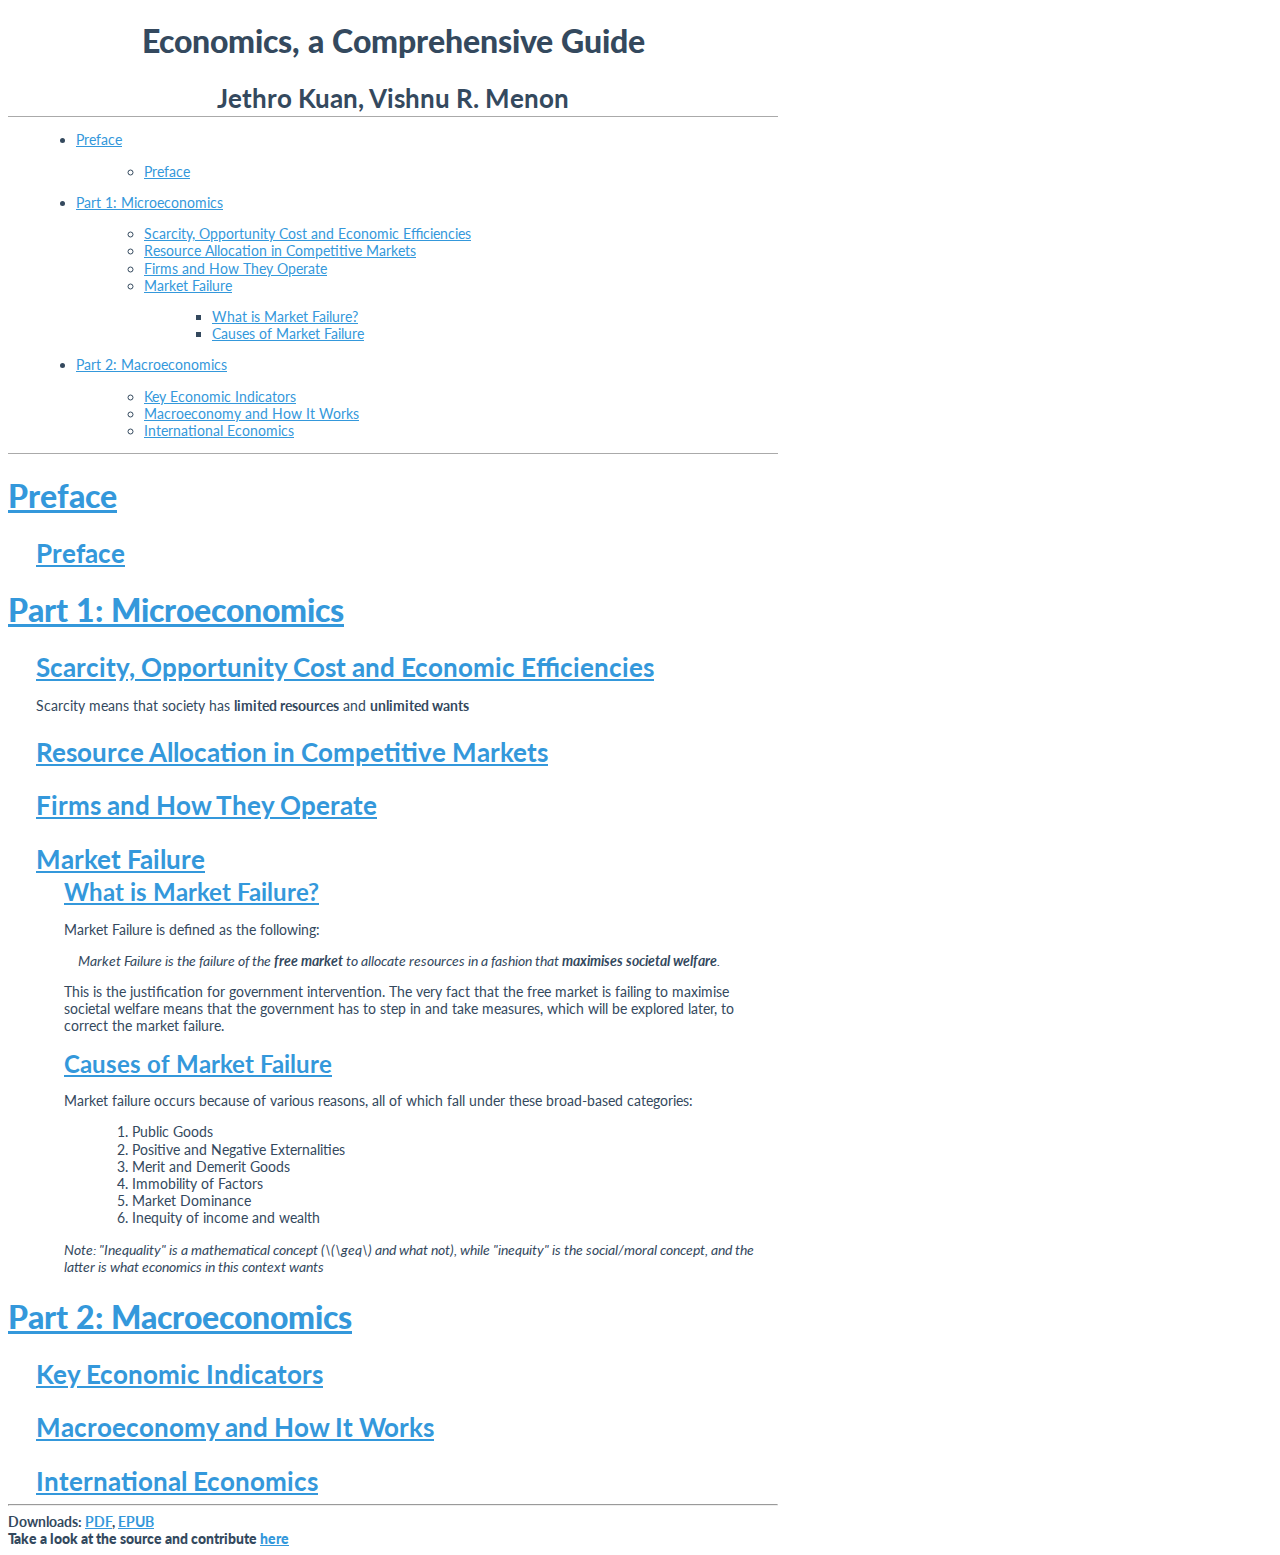
==== output/html/index.html @ 31be674b "updated README" ====
<!DOCTYPE html>
<html>
<head>
  <meta charset="utf-8">
  <meta name="generator" content="pandoc">
  <meta name="author" content="Jethro Kuan, Vishnu R. Menon">
  <title>Economics, a Comprehensive Guide</title>
  <style type="text/css">code{white-space: pre;}</style>
  <!--[if lt IE 9]>
    <script src="http://html5shim.googlecode.com/svn/trunk/html5.js"></script>
  <![endif]-->
  <link rel="stylesheet" href="css/layout.css">
  <script src="http://cdn.mathjax.org/mathjax/latest/MathJax.js?config=TeX-AMS-MML_HTMLorMML" type="text/javascript"></script>
</head>
<body>
<header>
<h1 class="title">Economics, a Comprehensive Guide</h1>
<h2 class="author">Jethro Kuan, Vishnu R. Menon</h2>
</header>
<nav id="TOC">
<ul>
<li><a href="#preface">Preface</a><ul>
<li><a href="#preface-1">Preface</a></li>
</ul></li>
<li><a href="#part-1-microeconomics">Part 1: Microeconomics</a><ul>
<li><a href="#scarcity-opportunity-cost-and-economic-efficiencies">Scarcity, Opportunity Cost and Economic Efficiencies</a></li>
<li><a href="#resource-allocation-in-competitive-markets">Resource Allocation in Competitive Markets</a></li>
<li><a href="#firms-and-how-they-operate">Firms and How They Operate</a></li>
<li><a href="#market-failure">Market Failure</a><ul>
<li><a href="#what-is-market-failure">What is Market Failure?</a></li>
<li><a href="#causes-of-market-failure">Causes of Market Failure</a></li>
</ul></li>
</ul></li>
<li><a href="#part-2-macroeconomics">Part 2: Macroeconomics</a><ul>
<li><a href="#key-economic-indicators">Key Economic Indicators</a></li>
<li><a href="#macroeconomy-and-how-it-works">Macroeconomy and How It Works</a></li>
<li><a href="#international-economics">International Economics</a></li>
</ul></li>
</ul>
</nav>
<p></p>
<section id="preface" class="level1">
<h1><a href="#preface">Preface</a></h1>
<section id="preface-1" class="level2">
<h2><a href="#preface-1">Preface</a></h2>
<p></p>
</section>
</section>
<section id="part-1-microeconomics" class="level1">
<h1><a href="#part-1-microeconomics">Part 1: Microeconomics</a></h1>
<section id="scarcity-opportunity-cost-and-economic-efficiencies" class="level2">
<h2><a href="#scarcity-opportunity-cost-and-economic-efficiencies">Scarcity, Opportunity Cost and Economic Efficiencies</a></h2>
<p>Scarcity means that society has <strong>limited resources</strong> and <strong>unlimited wants</strong> </p>
</section>
<section id="resource-allocation-in-competitive-markets" class="level2">
<h2><a href="#resource-allocation-in-competitive-markets">Resource Allocation in Competitive Markets</a></h2>
<p></p>
</section>
<section id="firms-and-how-they-operate" class="level2">
<h2><a href="#firms-and-how-they-operate">Firms and How They Operate</a></h2>
<p></p>
</section>
<section id="market-failure" class="level2">
<h2><a href="#market-failure">Market Failure</a></h2>
<section id="what-is-market-failure" class="level3">
<h3><a href="#what-is-market-failure">What is Market Failure?</a></h3>
<p>Market Failure is defined as the following:</p>
<blockquote>
<p>Market Failure is the failure of the <strong>free market</strong> to allocate resources in a fashion that <strong>maximises societal welfare</strong>.</p>
</blockquote>
<p>This is the justification for government intervention. The very fact that the free market is failing to maximise societal welfare means that the government has to step in and take measures, which will be explored later, to correct the market failure.</p>
</section>
<section id="causes-of-market-failure" class="level3">
<h3><a href="#causes-of-market-failure">Causes of Market Failure</a></h3>
<p>Market failure occurs because of various reasons, all of which fall under these broad-based categories:</p>
<ol type="1">
<li>Public Goods</li>
<li>Positive and Negative Externalities</li>
<li>Merit and Demerit Goods</li>
<li>Immobility of Factors</li>
<li>Market Dominance</li>
<li>Inequity of income and wealth</li>
</ol>
<p><em>Note: &quot;Inequality&quot; is a mathematical concept (<span class="math">\(\geq\)</span> and what not), while &quot;inequity&quot; is the social/moral concept, and the latter is what economics in this context wants</em> </p>
</section>
</section>
</section>
<section id="part-2-macroeconomics" class="level1">
<h1><a href="#part-2-macroeconomics">Part 2: Macroeconomics</a></h1>
<section id="key-economic-indicators" class="level2">
<h2><a href="#key-economic-indicators">Key Economic Indicators</a></h2>
<p></p>
</section>
<section id="macroeconomy-and-how-it-works" class="level2">
<h2><a href="#macroeconomy-and-how-it-works">Macroeconomy and How It Works</a></h2>
<p></p>
</section>
<section id="international-economics" class="level2">
<h2><a href="#international-economics">International Economics</a></h2>
</section>
</section>
<hr />
<strong> Downloads: <a href="https://github.com/jethrokuan/econsguide/blob/master/output/book.pdf?raw=true">PDF</a>, <a href="https://github.com/jethrokuan/econsguide/blob/master/output/book.epub?raw=true">EPUB</a> <br />
<strong> Take a look at the source and contribute <a href="https://github.com/jethrokuan/econsguide/">here</a>
</body>
</html>
---- output/html/css/layout.css ----
@import url("http://fonts.googleapis.com/css?family=Lato:400,700,700italic,900,400italic,300");

body {
  width: 770px;
  color: #34495e;
  font-family: "Lato", sans-serif;
  font-size: 14px;
  line-height: 1.231;
}

a {
  color: #3498DB;
  text-decoration: underline;
  -webkit-transition: 0.25s;
  -moz-transition: 0.25s;
  -o-transition: 0.25s;
  transition: 0.25s;
  -webkit-backface-visibility: hidden;
}

a:hover {
  color: #2980B9;
  text-decoration: none;
}

h1 {
  font-size: 32px;
  font-weight: 900;
}
h2 {
  font-size: 26px;
  font-weight: 700;
  margin-bottom: 2px;
}
h3 {
  font-size: 24px;
  font-weight: 700;
  margin-bottom: 4px;
  margin-top: 2px;
}
h4 {
  font-size: 18px;
  font-weight: 500;
  margin-top: 4px;
}
h5 {
  font-size: 16px;
  font-weight: 500;
  text-transform: uppercase;
}
h6 {
  font-size: 13px;
  font-weight: 500;
  text-transform: uppercase;
}

div#header, header
    {
    border-bottom: 1px solid #aaa;
    margin-bottom: 0.5em;
    }

.title
    {
    text-align: center;
    }

.author, .date
    {
    text-align: center;
    }

div#TOC, nav#TOC
    {
    /* Put border on bottom to separate it from body. */
    border-bottom: 1px solid #aaa;
    margin-bottom: 0.5em;
    }

@media print
    {
    div#TOC, nav#TOC
        {
        /* Don't display TOC in print */
        display: none;
        }
    }

div div, section section /* Nested sections */
    {
    margin-left: 2em; /* This will increasingly indent nested header sections */
    }

blockquote
    { 
    font-style: italic;
    }

/* ol,ul { */
/*     list-style:none; */
/* } */

blockquote,ul,ol,dl {
    margin:1em;
}

ol,ul,dl {
    margin-left:2em;
}

dl dd {
    margin-left:1em;
}

th,td {
    line-height:1.125em;
    text-align:left;
    vertical-align:top;
    border-top:1px solid #DDD;
    border-left:1px solid #DDD;
    padding:.5em;
}

th {
    font-weight:700;
    text-align:center;
    color:#20639b;
}

em > em /* Emphasis within emphasis: *This is all *emphasized* except that* */
    {
    font-style: normal;
    }

@media screen
    {
    a:hover
        {
        /* On hover, we indicate a bit more that it is a link. */
        text-decoration: underline;
        }
    }
 
@media print
    {
    a   {
        /* In print, a colored link is useless, so un-style it. */
        color: black;
        background: transparent;
        }
        
    a[href^="http://"]:after, a[href^="https://"]:after
        {
        /* However, links that go somewhere else, might be useful to the reader,
           so for http and https links, print the URL after what was the link 
           text in parens
        */
        content: " (" attr(href) ") ";
        font-size: 90%;
        }
    }
 
/* ---- Images ---- */
 
img
    {
    /* Let it be inline left/right where it wants to be, but verticality make 
       it in the middle to look nicer, but opinions differ, and if in a multi-line 
       paragraph, it might not be so great. 
    */
    vertical-align: middle;
    }
 
div.figure /* Pandoc figure-style image */
    {
    /* Center the image and caption */
    margin-left: auto;
    margin-right: auto;
    text-align: center;
    font-style: italic;
    }
 
p.caption /* Pandoc figure-style caption within div.figure */
    {
    /* Inherits div.figure props by default */
    }
 
/* ---- Code blocks and spans ---- */
 
pre, code 
    {
    background-color: #fdf7ee;
    /* BEGIN word wrap */
    /* Need all the following to word wrap instead of scroll box */
    /* This will override the overflow:auto if present */
    white-space: pre-wrap; /* css-3 */
    white-space: -moz-pre-wrap !important; /* Mozilla, since 1999 */
    white-space: -pre-wrap; /* Opera 4-6 */
    white-space: -o-pre-wrap; /* Opera 7 */
    word-wrap: break-word; /* Internet Explorer 5.5+ */
    /* END word wrap */
    }
 
pre /* Code blocks */
    {
    /* Distinguish pre blocks from other text by more than the font with a background tint. */
    padding: 0.5em; /* Since we have a background color */
    border-radius: 5px; /* Softens it */
    /* Give it a some definition */
    border: 1px solid #aaa;
    /* Set it off left and right, seems to look a bit nicer when we have a background */
    margin-left:  0.5em;
    margin-right: 0.5em;
    }
 
@media screen
    {
    pre
        {
        /* On screen, use an auto scroll box for long lines, unless word-wrap is enabled */
        white-space: pre;
        overflow: auto;
        /* Dotted looks better on screen and solid seems to print better. */
        border: 1px dotted #777;
        }
    }
 
code /* All inline code spans */
    {
    }
 
p > code, li > code /* Code spans in paragraphs and tight lists */
    {
    /* Pad a little from adjacent text */
    padding-left:  2px;
    padding-right: 2px;
    }
    
li > p code /* Code span in a loose list */
    {
    /* We have room for some more background color above and below */
    padding: 2px;
    }
 
/* ---- Math ---- */
 
span.math /* Pandoc inline math default and --jsmath inline math */
    {
    /* Tried font-style:italic here, and it messed up MathJax rendering in some browsers. Maybe don't mess with at all. */
    }
    
div.math /* Pandoc --jsmath display math */
    {
    }
    
span.LaTeX /* Pandoc --latexmathml math */
    {
    } 
 
eq /* Pandoc --gladtex math */
    {
    } 
 
/* ---- Tables ---- */
 
/*  A clean textbook-like style with horizontal lines above and below and under 
    the header. Rows highlight on hover to help scanning the table on screen.
*/
 
table
    {
    border-collapse: collapse;
    border-spacing: 0; /* IE 6 */
 
    border-bottom: 2pt solid #000;
    border-top: 2pt solid #000; /* The caption on top will not have a bottom-border */
 
    /* Center */
    margin-left: auto;
    margin-right: auto;
    }
    
thead /* Entire table header */
    {
    border-bottom: 1pt solid #000;
    background-color: #eee; /* Does this BG print well? */
    }
 
tr.header /* Each header row */
    {
    } 
 
tbody /* Entire table  body */
    {
    }
 
/* Table body rows */
 
tr  {
    }
tr.odd:hover, tr.even:hover /* Use .odd and .even classes to avoid styling rows in other tables */
    {
    background-color: #eee;
    }
    
/* Odd and even rows */
tr.odd {}
tr.even {}
 
td, th /* Table cells and table header cells */
    { 
    vertical-align: top; /* Word */
    vertical-align: baseline; /* Others */
    padding-left:   0.5em;
    padding-right:  0.5em;
    padding-top:    0.2em;
    padding-bottom: 0.2em;
    }
    
/* Removes padding on left and right of table for a tight look. Good if thead has no background color*/
/*
tr td:last-child, tr th:last-child
    {
    padding-right: 0;
    }
tr td:first-child, tr th:first-child 
    {
    padding-left: 0;
    }
*/
 
th /* Table header cells */
    {
    font-weight: bold; 
    }
 
tfoot /* Table footer (what appears here if caption is on top?) */
    {
    }
 
caption /* This is for a table caption tag, not the p.caption Pandoc uses in a div.figure */
    {
    caption-side: top;
    border: none;
    font-size: 0.9em;
    font-style: italic;
    text-align: center;
    margin-bottom: 0.3em; /* Good for when on top */
    padding-bottom: 0.2em;
    }
 
/* ---- Definition lists ---- */
 
dl /* The whole list */
    {
    border-top: 2pt solid black;
    padding-top: 0.5em;
    border-bottom: 2pt solid black;
    }
 
dt /* Definition term */
    {
    font-weight: bold;
    }
 
dd+dt /* 2nd or greater term in the list */
    {
    border-top: 1pt solid black;
    padding-top: 0.5em;
    }
    
dd /* A definition */
    {
    margin-bottom: 0.5em;
    }
 
dd+dd /* 2nd or greater definition of a term */
    {
    border-top: 1px solid black; /* To separate multiple definitions */
    }
    
/* ---- Footnotes ---- */
 
a.footnote, a.footnoteRef { /* Pandoc, MultiMarkdown footnote links */
    font-size: small; 
    vertical-align: text-top;
}
 
a[href^="#fnref"], a.reversefootnote /* Pandoc, MultiMarkdown, ?? footnote back links */
    {
    }
 
@media print
    {
    a[href^="#fnref"], a.reversefootnote /* Pandoc, MultiMarkdown */
        {
        /* Don't display these at all in print since the arrow is only something to click on */
        display: none;
        }
    }
    
div.footnotes /* Pandoc footnotes div at end of the document */
    {
    }
    
div.footnotes li[id^="fn"] /* A footnote item within that div */
    {
    }
 
/* You can class stuff as "noprint" to not print. 
   Useful since you can't set this media conditional inside an HTML element's 
   style attribute (I think), and you don't want to make another stylesheet that 
   imports this one and adds a class just to do this.
*/
 
@media print
    {
    .noprint
        {
        display:none;
        }
    }
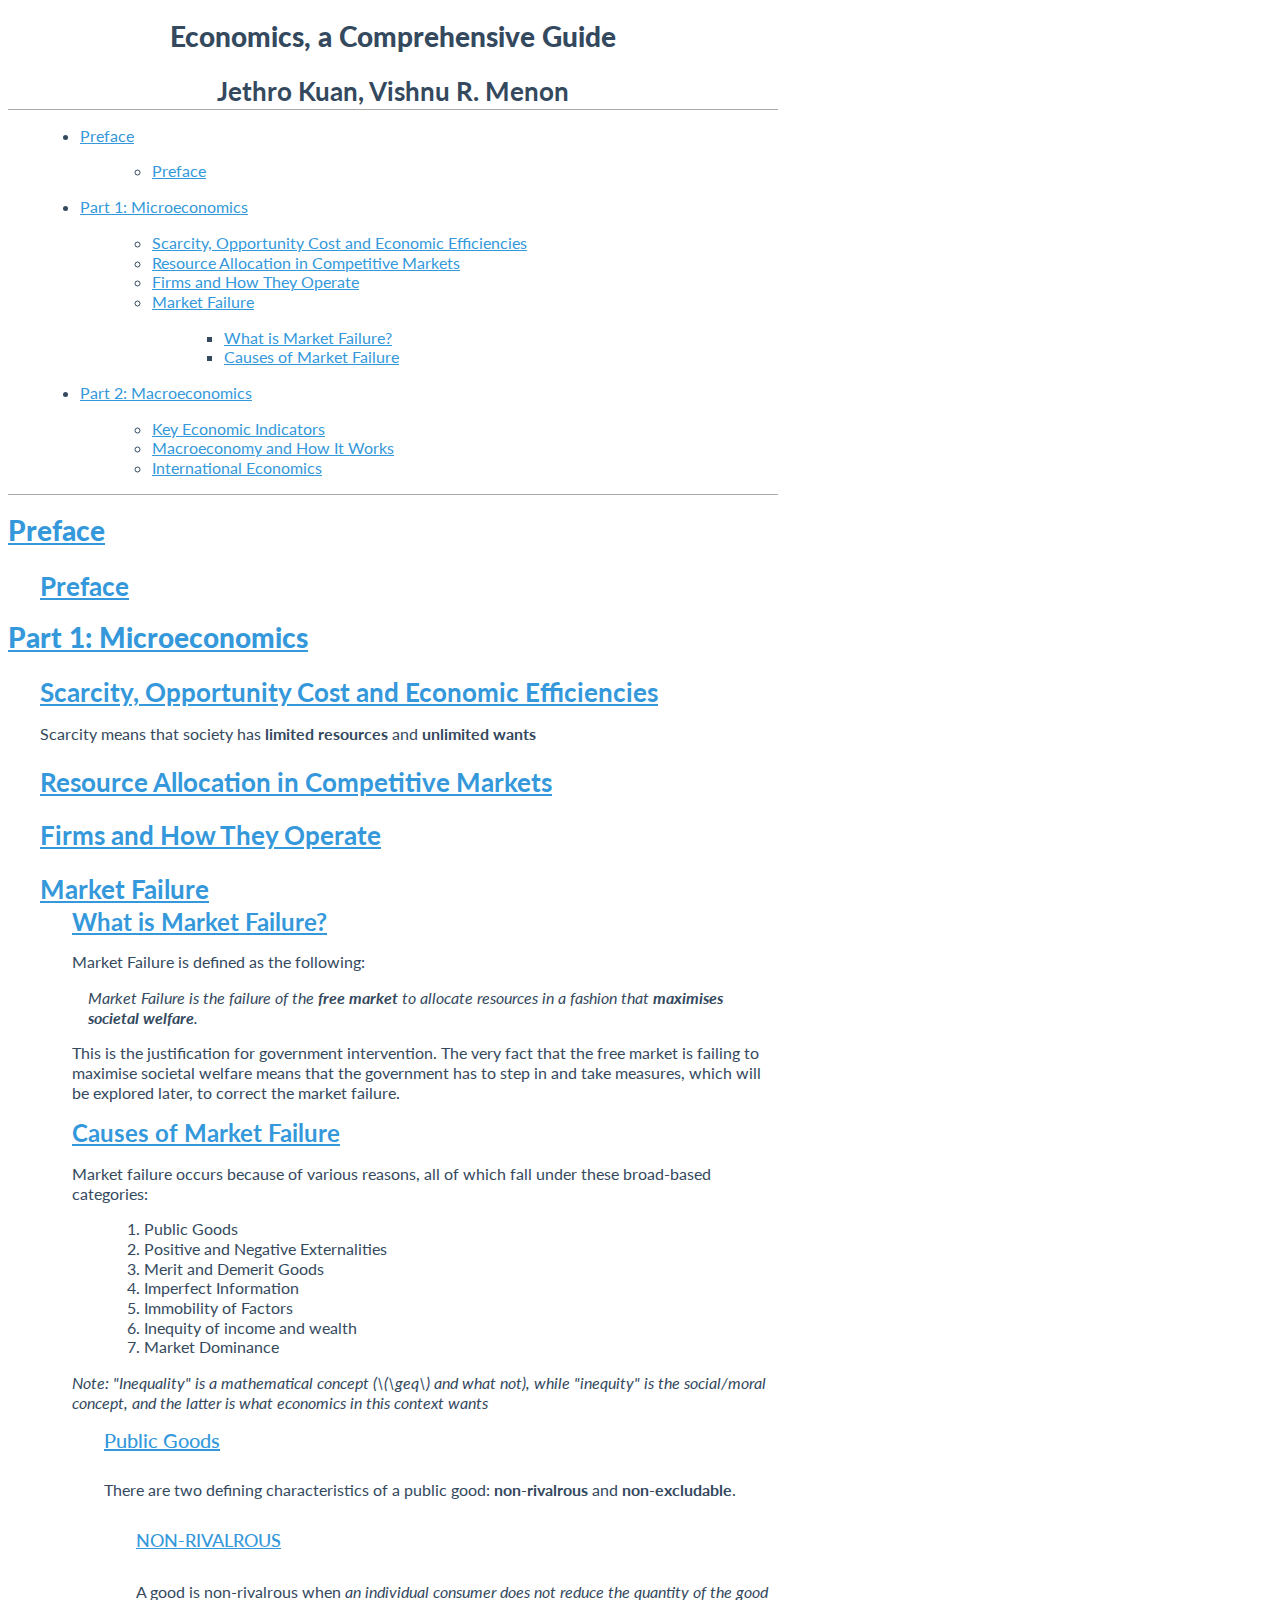
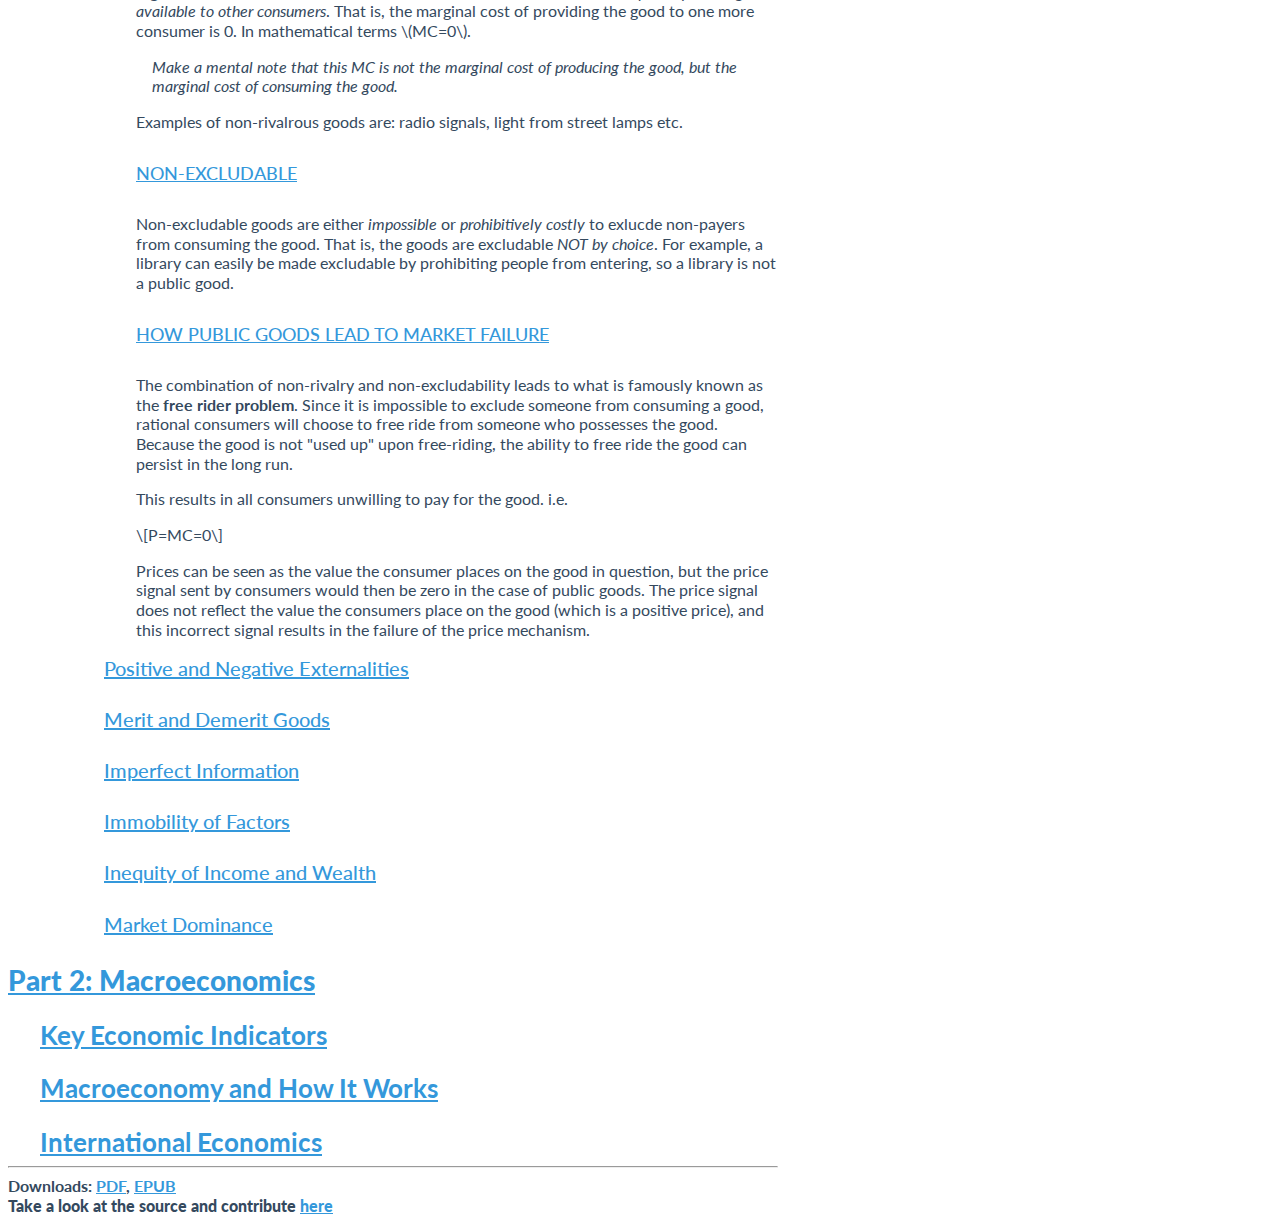
==== commit 4fa5dc30: "updated market failure" ====
--- a/output/html/index.html
+++ b/output/html/index.html
@@ -77,11 +77,54 @@
 <li>Public Goods</li>
 <li>Positive and Negative Externalities</li>
 <li>Merit and Demerit Goods</li>
+<li>Imperfect Information</li>
 <li>Immobility of Factors</li>
+<li>Inequity of income and wealth</li>
 <li>Market Dominance</li>
-<li>Inequity of income and wealth</li>
 </ol>
-<p><em>Note: &quot;Inequality&quot; is a mathematical concept (<span class="math">\(\geq\)</span> and what not), while &quot;inequity&quot; is the social/moral concept, and the latter is what economics in this context wants</em> </p>
+<p><em>Note: &quot;Inequality&quot; is a mathematical concept (<span class="math">\(\geq\)</span> and what not), while &quot;inequity&quot; is the social/moral concept, and the latter is what economics in this context wants</em></p>
+<section id="public-goods" class="level4">
+<h4><a href="#public-goods">Public Goods</a></h4>
+<p>There are two defining characteristics of a public good: <strong>non-rivalrous</strong> and <strong>non-excludable</strong>.</p>
+<section id="non-rivalrous" class="level5">
+<h5><a href="#non-rivalrous">Non-rivalrous</a></h5>
+<p>A good is non-rivalrous when <em>an individual consumer does not reduce the quantity of the good available to other consumers</em>. That is, the marginal cost of providing the good to one more consumer is 0. In mathematical terms <span class="math">\(MC=0\)</span>.</p>
+<blockquote>
+<p>Make a mental note that this MC is not the marginal cost of <em>producing</em> the good, but the marginal cost of <em>consuming</em> the good.</p>
+</blockquote>
+<p>Examples of non-rivalrous goods are: radio signals, light from street lamps etc.</p>
+</section>
+<section id="non-excludable" class="level5">
+<h5><a href="#non-excludable">Non-excludable</a></h5>
+<p>Non-excludable goods are either <em>impossible</em> or <em>prohibitively costly</em> to exlucde non-payers from consuming the good. That is, the goods are excludable <em>NOT by choice</em>. For example, a library can easily be made excludable by prohibiting people from entering, so a library is not a public good.</p>
+</section>
+<section id="how-public-goods-lead-to-market-failure" class="level5">
+<h5><a href="#how-public-goods-lead-to-market-failure">How Public Goods Lead to Market Failure</a></h5>
+<p>The combination of non-rivalry and non-excludability leads to what is famously known as the <strong>free rider problem</strong>. Since it is impossible to exclude someone from consuming a good, rational consumers will choose to free ride from someone who possesses the good. Because the good is not &quot;used up&quot; upon free-riding, the ability to free ride the good can persist in the long run.</p>
+<p>This results in all consumers unwilling to pay for the good. i.e.</p>
+<p><span class="math">\[P=MC=0\]</span></p>
+<p>Prices can be seen as the value the consumer places on the good in question, but the price signal sent by consumers would then be zero in the case of public goods. The price signal does not reflect the value the consumers place on the good (which is a positive price), and this incorrect signal results in the failure of the price mechanism.</p>
+</section>
+</section>
+<section id="positive-and-negative-externalities" class="level4">
+<h4><a href="#positive-and-negative-externalities">Positive and Negative Externalities</a></h4>
+</section>
+<section id="merit-and-demerit-goods" class="level4">
+<h4><a href="#merit-and-demerit-goods">Merit and Demerit Goods</a></h4>
+</section>
+<section id="imperfect-information" class="level4">
+<h4><a href="#imperfect-information">Imperfect Information</a></h4>
+</section>
+<section id="immobility-of-factors" class="level4">
+<h4><a href="#immobility-of-factors">Immobility of Factors</a></h4>
+</section>
+<section id="inequity-of-income-and-wealth" class="level4">
+<h4><a href="#inequity-of-income-and-wealth">Inequity of Income and Wealth</a></h4>
+</section>
+<section id="market-dominance" class="level4">
+<h4><a href="#market-dominance">Market Dominance</a></h4>
+<p></p>
+</section>
 </section>
 </section>
 </section>
--- a/output/html/css/layout.css
+++ b/output/html/css/layout.css
@@ -4,7 +4,7 @@
   width: 770px;
   color: #34495e;
   font-family: "Lato", sans-serif;
-  font-size: 14px;
+  font-size: 16px;
   line-height: 1.231;
 }
 
@@ -24,7 +24,7 @@
 }
 
 h1 {
-  font-size: 32px;
+  font-size: 28px;
   font-weight: 900;
 }
 h2 {
@@ -39,17 +39,17 @@
   margin-top: 2px;
 }
 h4 {
+  font-size: 20px;
+  font-weight: 500;
+  margin-top: 4px;
+}
+h5 {
   font-size: 18px;
   font-weight: 500;
-  margin-top: 4px;
-}
-h5 {
+  text-transform: uppercase;
+}
+h6 {
   font-size: 16px;
-  font-weight: 500;
-  text-transform: uppercase;
-}
-h6 {
-  font-size: 13px;
   font-weight: 500;
   text-transform: uppercase;
 }
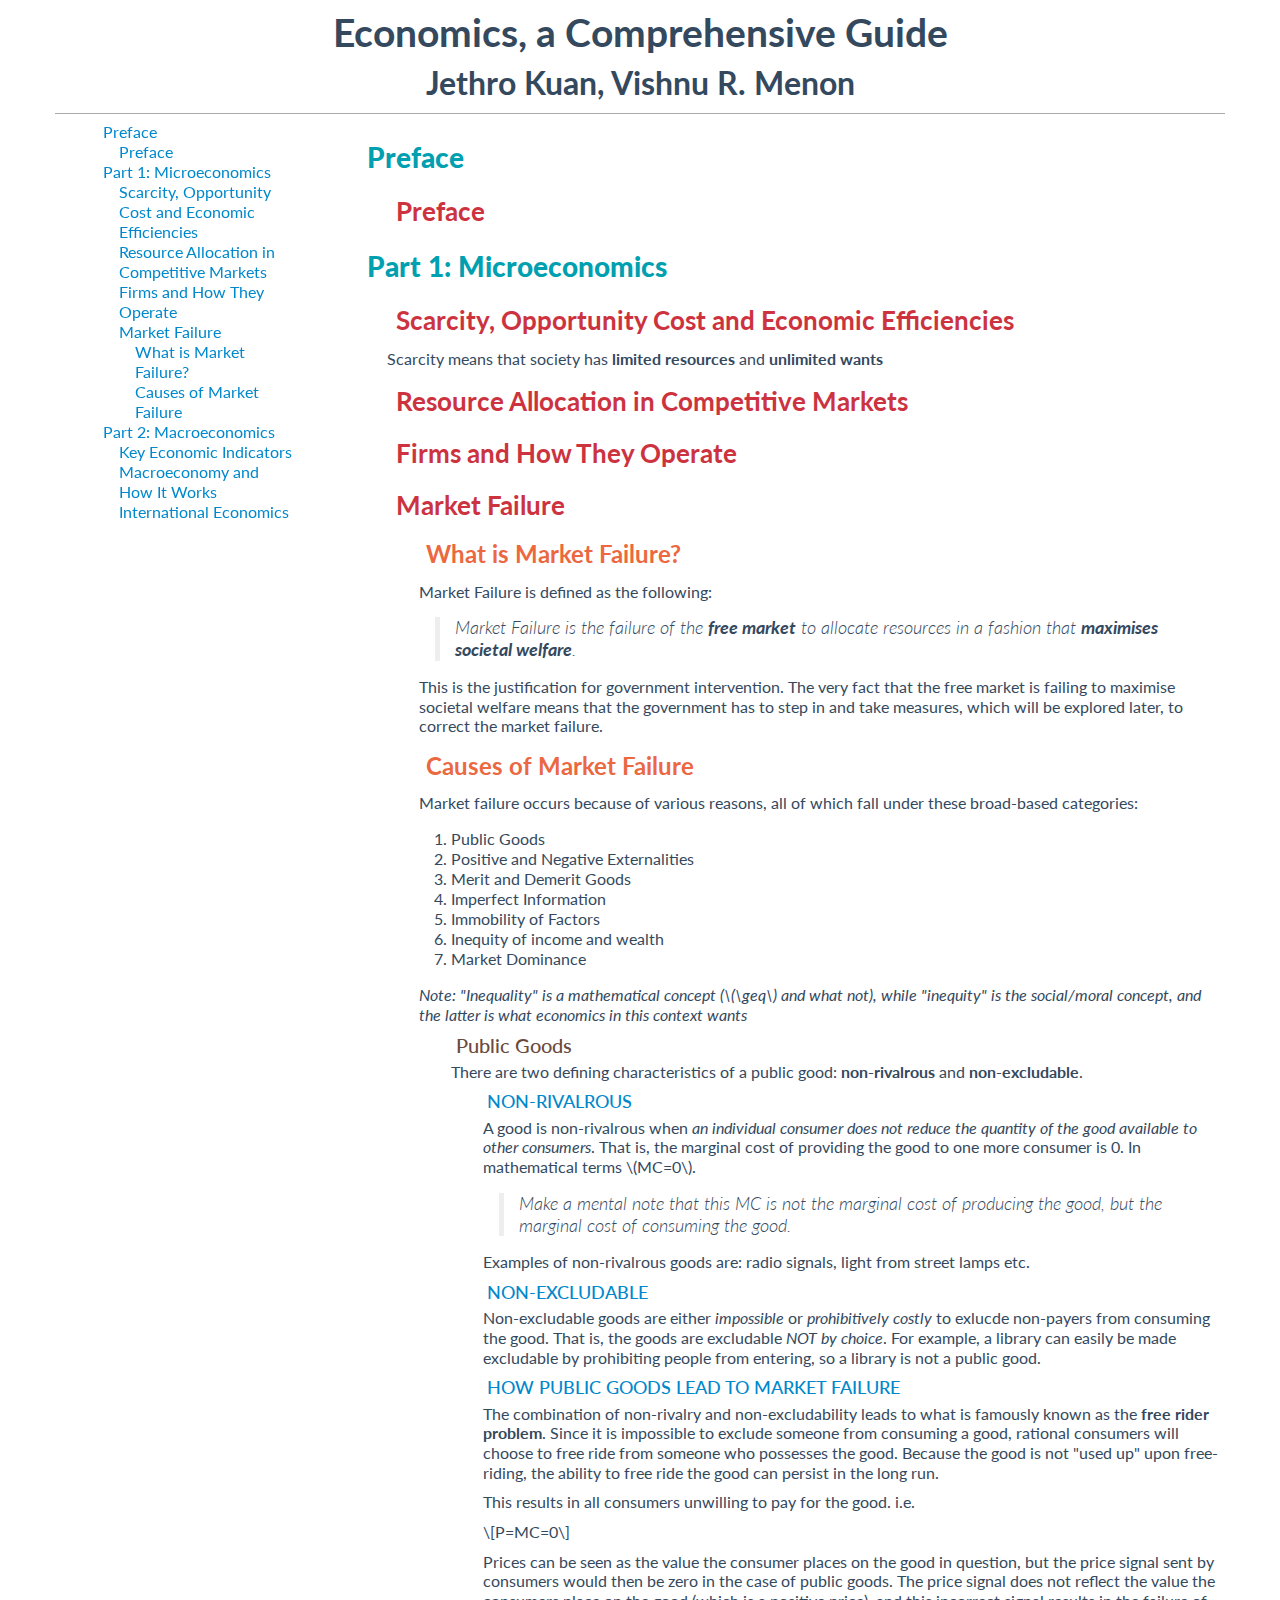
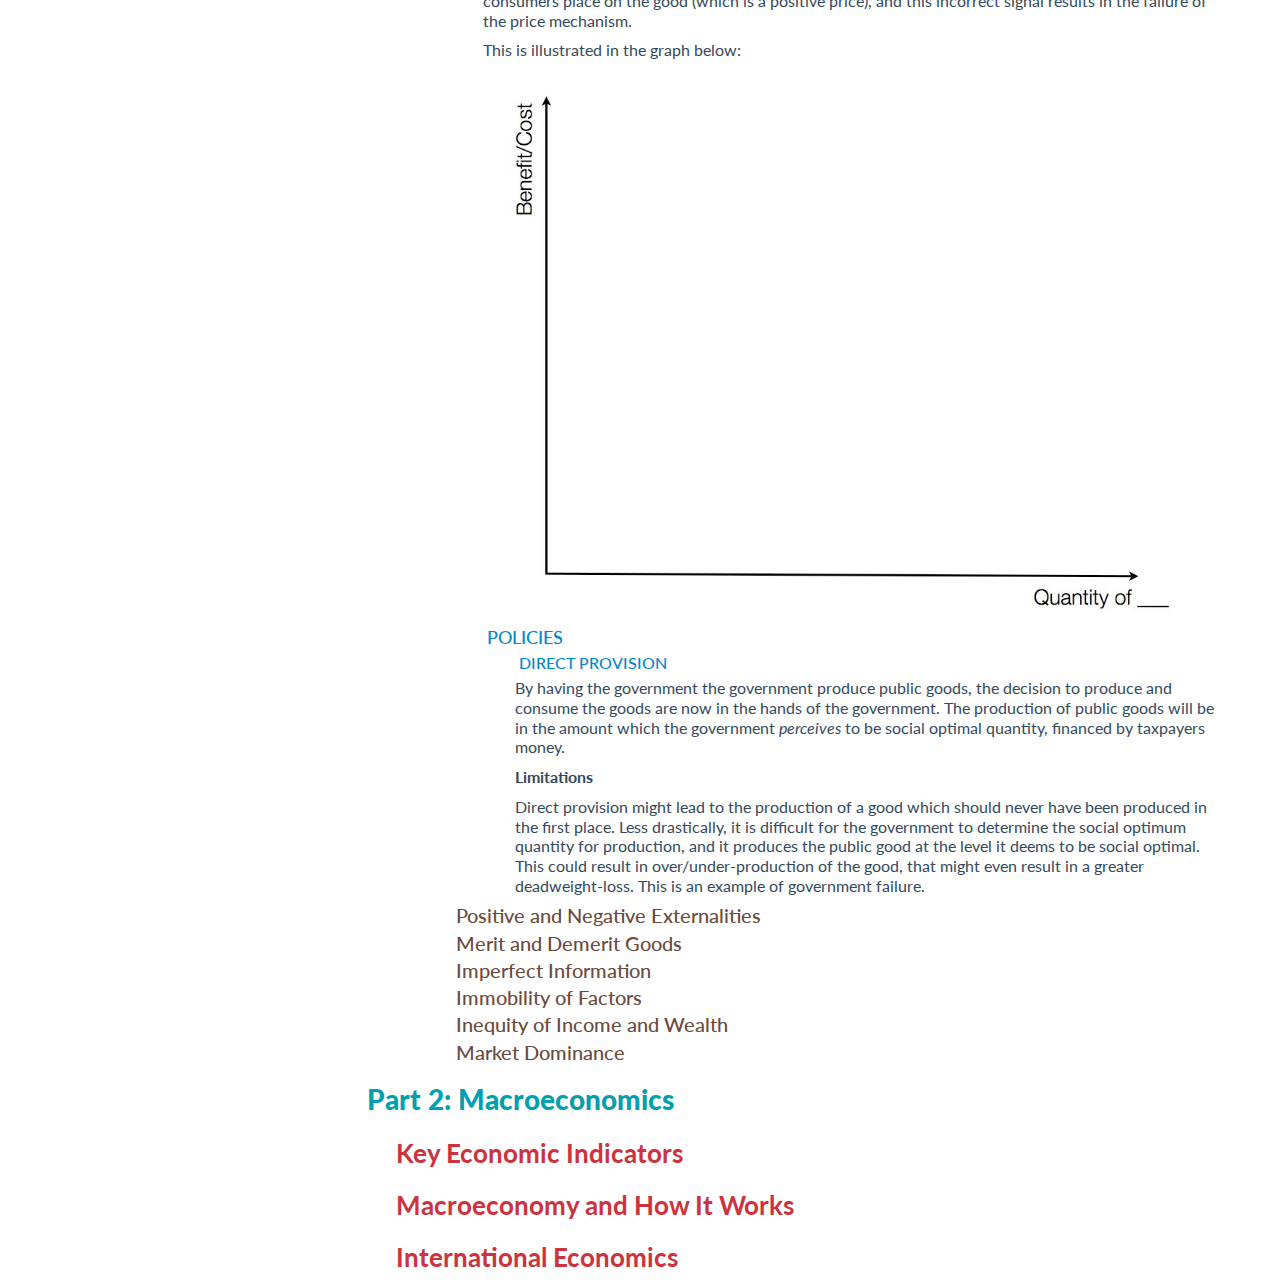
==== commit 5a4fd495: "Updated Layout.css, added ability to include iamges" ====
--- a/output/html/index.html
+++ b/output/html/index.html
@@ -9,35 +9,42 @@
   <!--[if lt IE 9]>
     <script src="http://html5shim.googlecode.com/svn/trunk/html5.js"></script>
   <![endif]-->
-  <link rel="stylesheet" href="css/layout.css">
+<script src="js/bootstrap.min.js"></script>
+<link rel="stylesheet" href="css/bootstrap.min.css">
+<link rel="stylesheet" href="css/layout.css">
   <script src="http://cdn.mathjax.org/mathjax/latest/MathJax.js?config=TeX-AMS-MML_HTMLorMML" type="text/javascript"></script>
 </head>
 <body>
+<div class="container">
 <header>
 <h1 class="title">Economics, a Comprehensive Guide</h1>
 <h2 class="author">Jethro Kuan, Vishnu R. Menon</h2>
 </header>
-<nav id="TOC">
-<ul>
-<li><a href="#preface">Preface</a><ul>
-<li><a href="#preface-1">Preface</a></li>
-</ul></li>
-<li><a href="#part-1-microeconomics">Part 1: Microeconomics</a><ul>
-<li><a href="#scarcity-opportunity-cost-and-economic-efficiencies">Scarcity, Opportunity Cost and Economic Efficiencies</a></li>
-<li><a href="#resource-allocation-in-competitive-markets">Resource Allocation in Competitive Markets</a></li>
-<li><a href="#firms-and-how-they-operate">Firms and How They Operate</a></li>
-<li><a href="#market-failure">Market Failure</a><ul>
-<li><a href="#what-is-market-failure">What is Market Failure?</a></li>
-<li><a href="#causes-of-market-failure">Causes of Market Failure</a></li>
-</ul></li>
-</ul></li>
-<li><a href="#part-2-macroeconomics">Part 2: Macroeconomics</a><ul>
-<li><a href="#key-economic-indicators">Key Economic Indicators</a></li>
-<li><a href="#macroeconomy-and-how-it-works">Macroeconomy and How It Works</a></li>
-<li><a href="#international-economics">International Economics</a></li>
-</ul></li>
-</ul>
+<div class="row">
+<nav class="nav-toc span3 affix">
+  <div class="ul-nav">
+    <ul>
+    <li><a href="#preface">Preface</a><ul>
+    <li><a href="#preface-1">Preface</a></li>
+    </ul></li>
+    <li><a href="#part-1-microeconomics">Part 1: Microeconomics</a><ul>
+    <li><a href="#scarcity-opportunity-cost-and-economic-efficiencies">Scarcity, Opportunity Cost and Economic Efficiencies</a></li>
+    <li><a href="#resource-allocation-in-competitive-markets">Resource Allocation in Competitive Markets</a></li>
+    <li><a href="#firms-and-how-they-operate">Firms and How They Operate</a></li>
+    <li><a href="#market-failure">Market Failure</a><ul>
+    <li><a href="#what-is-market-failure">What is Market Failure?</a></li>
+    <li><a href="#causes-of-market-failure">Causes of Market Failure</a></li>
+    </ul></li>
+    </ul></li>
+    <li><a href="#part-2-macroeconomics">Part 2: Macroeconomics</a><ul>
+    <li><a href="#key-economic-indicators">Key Economic Indicators</a></li>
+    <li><a href="#macroeconomy-and-how-it-works">Macroeconomy and How It Works</a></li>
+    <li><a href="#international-economics">International Economics</a></li>
+    </ul></li>
+    </ul>
+  </div>
 </nav>
+<div id="content" class="span9 offset3">
 <p></p>
 <section id="preface" class="level1">
 <h1><a href="#preface">Preface</a></h1>
@@ -104,6 +111,16 @@
 <p>This results in all consumers unwilling to pay for the good. i.e.</p>
 <p><span class="math">\[P=MC=0\]</span></p>
 <p>Prices can be seen as the value the consumer places on the good in question, but the price signal sent by consumers would then be zero in the case of public goods. The price signal does not reflect the value the consumers place on the good (which is a positive price), and this incorrect signal results in the failure of the price mechanism.</p>
+<p>This is illustrated in the graph below: <img src="images/pb.jpg" alt="Public Goods" /></p>
+</section>
+<section id="policies" class="level5">
+<h5><a href="#policies">Policies</a></h5>
+<section id="direct-provision" class="level6">
+<h6><a href="#direct-provision">Direct Provision</a></h6>
+<p>By having the government the government produce public goods, the decision to produce and consume the goods are now in the hands of the government. The production of public goods will be in the amount which the government <em>perceives</em> to be social optimal quantity, financed by taxpayers money.</p>
+<p><strong>Limitations</strong></p>
+<p>Direct provision might lead to the production of a good which should never have been produced in the first place. Less drastically, it is difficult for the government to determine the social optimum quantity for production, and it produces the public good at the level it deems to be social optimal. This could result in over/under-production of the good, that might even result in a greater deadweight-loss. This is an example of government failure.</p>
+</section>
 </section>
 </section>
 <section id="positive-and-negative-externalities" class="level4">
@@ -142,8 +159,8 @@
 <h2><a href="#international-economics">International Economics</a></h2>
 </section>
 </section>
-<hr />
-<strong> Downloads: <a href="https://github.com/jethrokuan/econsguide/blob/master/output/book.pdf?raw=true">PDF</a>, <a href="https://github.com/jethrokuan/econsguide/blob/master/output/book.epub?raw=true">EPUB</a> <br />
-<strong> Take a look at the source and contribute <a href="https://github.com/jethrokuan/econsguide/">here</a>
+</div>
+</div>
+</div>
 </body>
 </html>
--- a/output/html/css/layout.css
+++ b/output/html/css/layout.css
@@ -1,54 +1,66 @@
 @import url("http://fonts.googleapis.com/css?family=Lato:400,700,700italic,900,400italic,300");
 
 body {
-  width: 770px;
   color: #34495e;
   font-family: "Lato", sans-serif;
   font-size: 16px;
   line-height: 1.231;
 }
 
-a {
-  color: #3498DB;
-  text-decoration: underline;
-  -webkit-transition: 0.25s;
-  -moz-transition: 0.25s;
-  -o-transition: 0.25s;
-  transition: 0.25s;
-  -webkit-backface-visibility: hidden;
-}
-
-a:hover {
-  color: #2980B9;
-  text-decoration: none;
-}
-
-h1 {
+nav ul { padding: 0; margin-top: 0em; margin-bottom: 0em; margin-left: 1em; }
+nav ul li { list-style-type: none; margin: 0; padding: 0; }
+
+h1,h2,h3,h4,h5,h6{
+  margin: 0.3em;
+}
+h1 a {
+  color: #00A0B0;
   font-size: 28px;
   font-weight: 900;
 }
-h2 {
+
+h1 a:hover {
+  color: #00A0B0;
+}
+
+h2 a{
+  color: #CC333F;
   font-size: 26px;
   font-weight: 700;
-  margin-bottom: 2px;
-}
-h3 {
+}
+
+h2 a:hover {
+  color: #CC333F;
+}
+
+h3 a {
+  color: #EB6841;
   font-size: 24px;
   font-weight: 700;
   margin-bottom: 4px;
-  margin-top: 2px;
-}
-h4 {
+}
+
+h3 a:hover {
+  color: #EB6841;
+}
+
+h4 a {
+  color: #6A4A3C;
   font-size: 20px;
   font-weight: 500;
-  margin-top: 4px;
-}
-h5 {
+}
+
+h4 a:hover {
+  color: #6A4A3C;
+}
+
+h5 a {
   font-size: 18px;
   font-weight: 500;
   text-transform: uppercase;
 }
-h6 {
+
+h6 a {
   font-size: 16px;
   font-weight: 500;
   text-transform: uppercase;
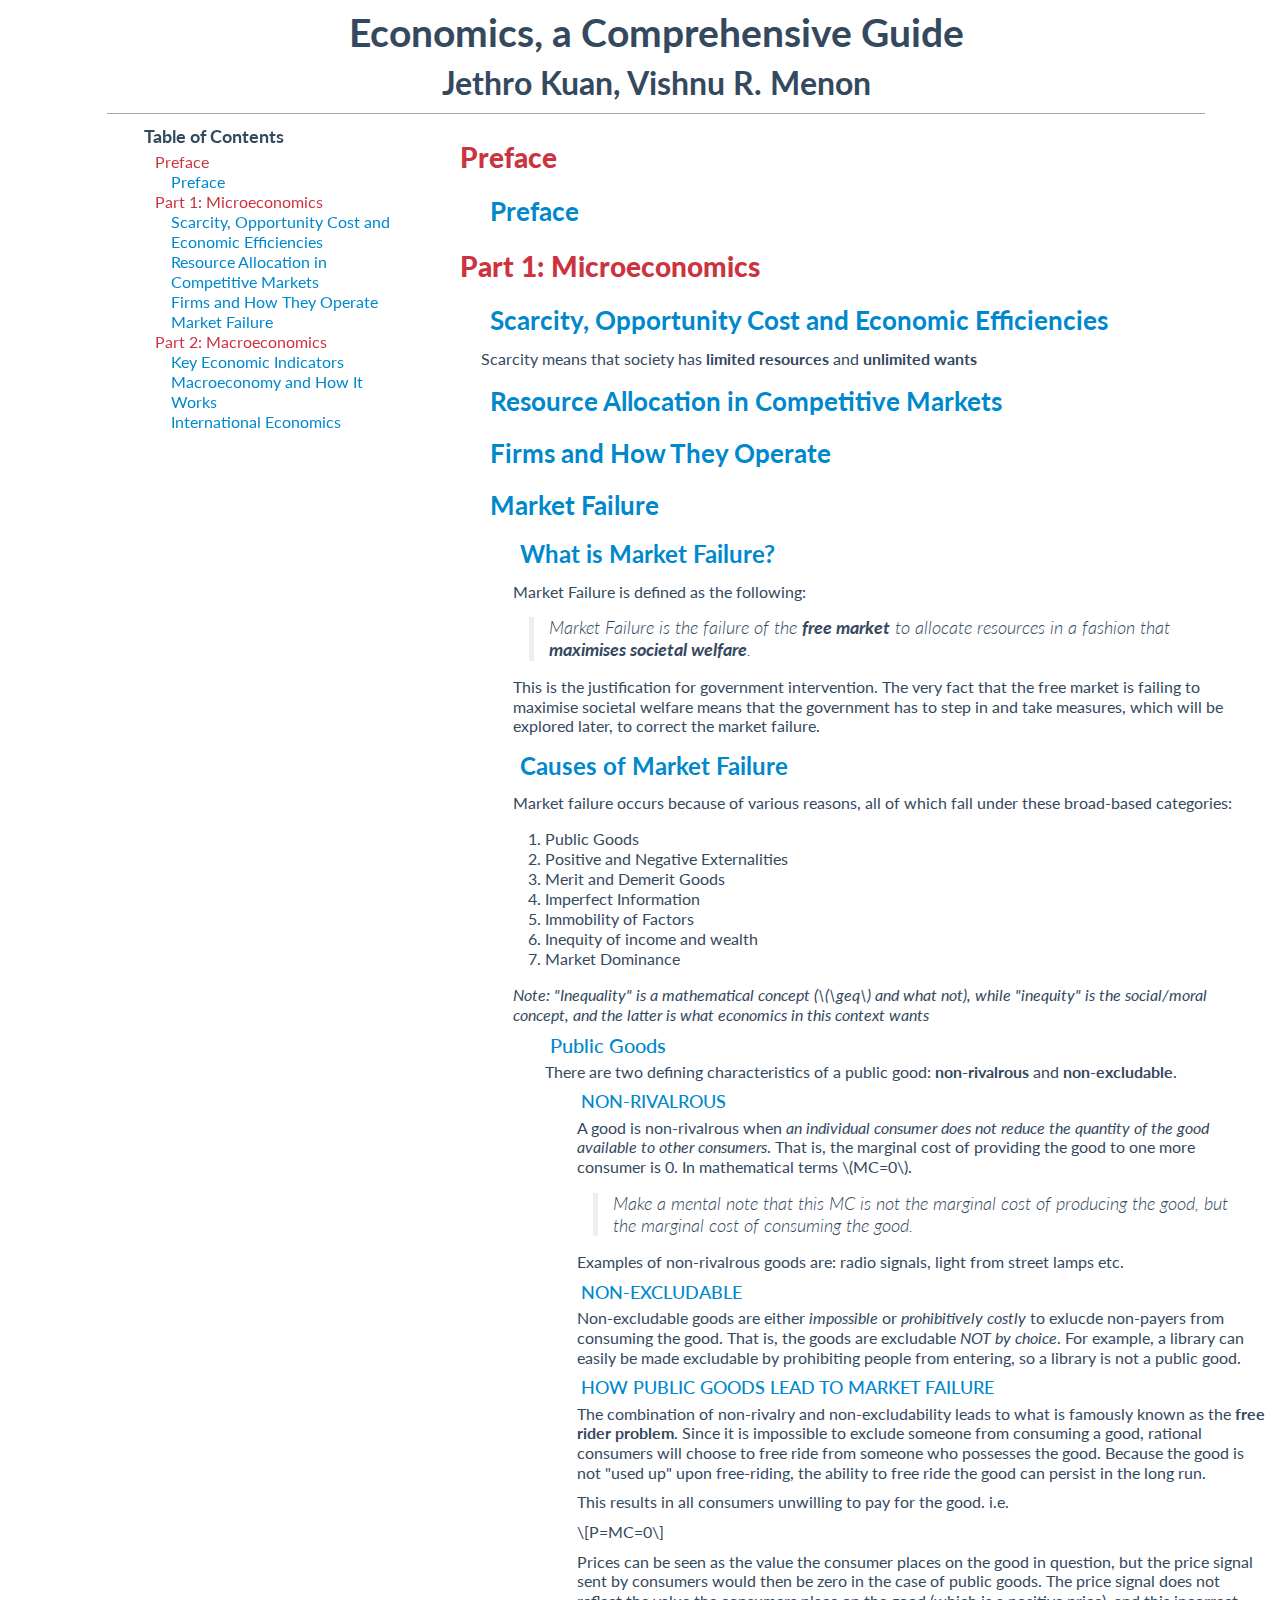
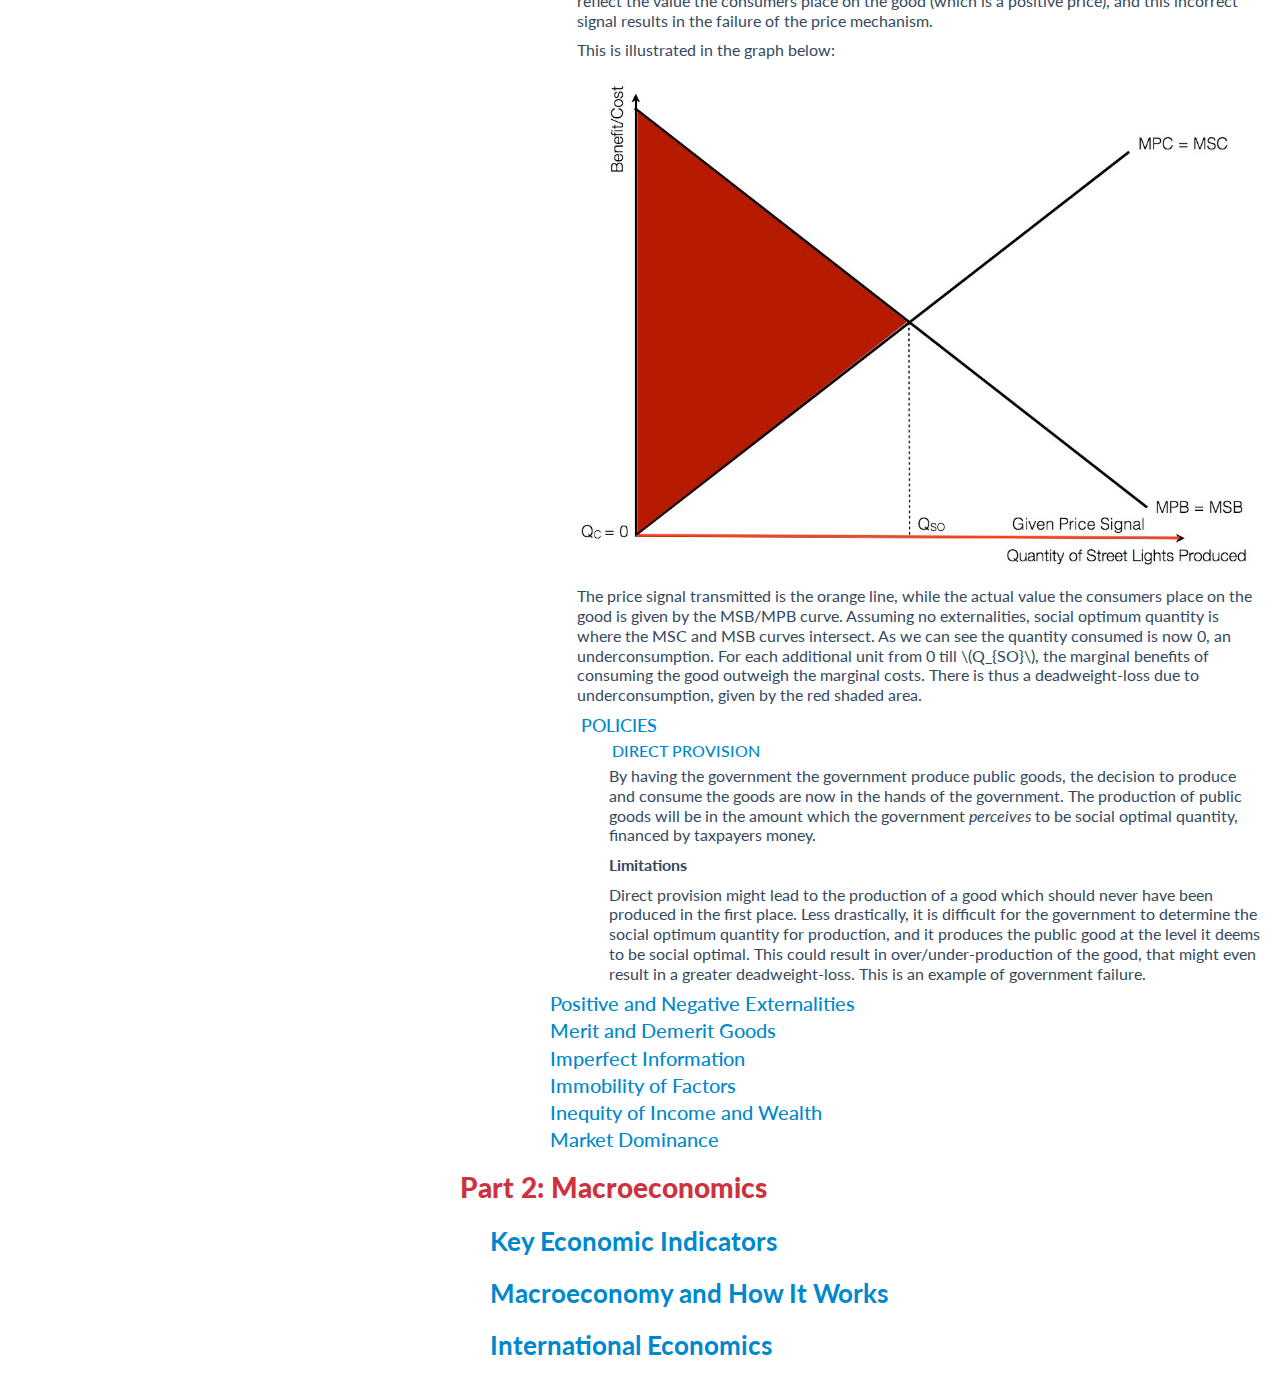
==== commit 58768541: "Updated layout.css" ====
--- a/output/html/index.html
+++ b/output/html/index.html
@@ -15,152 +15,151 @@
   <script src="http://cdn.mathjax.org/mathjax/latest/MathJax.js?config=TeX-AMS-MML_HTMLorMML" type="text/javascript"></script>
 </head>
 <body>
-<div class="container">
-<header>
-<h1 class="title">Economics, a Comprehensive Guide</h1>
-<h2 class="author">Jethro Kuan, Vishnu R. Menon</h2>
-</header>
-<div class="row">
-<nav class="nav-toc span3 affix">
-  <div class="ul-nav">
-    <ul>
-    <li><a href="#preface">Preface</a><ul>
-    <li><a href="#preface-1">Preface</a></li>
-    </ul></li>
-    <li><a href="#part-1-microeconomics">Part 1: Microeconomics</a><ul>
-    <li><a href="#scarcity-opportunity-cost-and-economic-efficiencies">Scarcity, Opportunity Cost and Economic Efficiencies</a></li>
-    <li><a href="#resource-allocation-in-competitive-markets">Resource Allocation in Competitive Markets</a></li>
-    <li><a href="#firms-and-how-they-operate">Firms and How They Operate</a></li>
-    <li><a href="#market-failure">Market Failure</a><ul>
-    <li><a href="#what-is-market-failure">What is Market Failure?</a></li>
-    <li><a href="#causes-of-market-failure">Causes of Market Failure</a></li>
-    </ul></li>
-    </ul></li>
-    <li><a href="#part-2-macroeconomics">Part 2: Macroeconomics</a><ul>
-    <li><a href="#key-economic-indicators">Key Economic Indicators</a></li>
-    <li><a href="#macroeconomy-and-how-it-works">Macroeconomy and How It Works</a></li>
-    <li><a href="#international-economics">International Economics</a></li>
-    </ul></li>
-    </ul>
+  <div class="container">
+    <div class="container-fluid">
+            <header>
+    <h1 class="title">Economics, a Comprehensive Guide</h1>
+            <h2 class="author">Jethro Kuan, Vishnu R. Menon</h2>
+                    </header>
+            <div class="row-fluid">
+    <nav class="span3 affix visible-desktop">
+      <h4>Table of Contents</h4>
+        <ul>
+        <li><a href="#preface">Preface</a><ul>
+        <li><a href="#preface-1">Preface</a></li>
+        </ul></li>
+        <li><a href="#part-1-microeconomics">Part 1: Microeconomics</a><ul>
+        <li><a href="#scarcity-opportunity-cost-and-economic-efficiencies">Scarcity, Opportunity Cost and Economic Efficiencies</a></li>
+        <li><a href="#resource-allocation-in-competitive-markets">Resource Allocation in Competitive Markets</a></li>
+        <li><a href="#firms-and-how-they-operate">Firms and How They Operate</a></li>
+        <li><a href="#market-failure">Market Failure</a></li>
+        </ul></li>
+        <li><a href="#part-2-macroeconomics">Part 2: Macroeconomics</a><ul>
+        <li><a href="#key-economic-indicators">Key Economic Indicators</a></li>
+        <li><a href="#macroeconomy-and-how-it-works">Macroeconomy and How It Works</a></li>
+        <li><a href="#international-economics">International Economics</a></li>
+        </ul></li>
+        </ul>
+    </nav>
+        <div id="content" class="span9 offset3">
+    <p></p>
+    <section id="preface" class="level1">
+    <h1><a href="#preface">Preface</a></h1>
+    <section id="preface-1" class="level2">
+    <h2><a href="#preface-1">Preface</a></h2>
+    <p></p>
+    </section>
+    </section>
+    <section id="part-1-microeconomics" class="level1">
+    <h1><a href="#part-1-microeconomics">Part 1: Microeconomics</a></h1>
+    <section id="scarcity-opportunity-cost-and-economic-efficiencies" class="level2">
+    <h2><a href="#scarcity-opportunity-cost-and-economic-efficiencies">Scarcity, Opportunity Cost and Economic Efficiencies</a></h2>
+    <p>Scarcity means that society has <strong>limited resources</strong> and <strong>unlimited wants</strong> </p>
+    </section>
+    <section id="resource-allocation-in-competitive-markets" class="level2">
+    <h2><a href="#resource-allocation-in-competitive-markets">Resource Allocation in Competitive Markets</a></h2>
+    <p></p>
+    </section>
+    <section id="firms-and-how-they-operate" class="level2">
+    <h2><a href="#firms-and-how-they-operate">Firms and How They Operate</a></h2>
+    <p></p>
+    </section>
+    <section id="market-failure" class="level2">
+    <h2><a href="#market-failure">Market Failure</a></h2>
+    <section id="what-is-market-failure" class="level3">
+    <h3><a href="#what-is-market-failure">What is Market Failure?</a></h3>
+    <p>Market Failure is defined as the following:</p>
+    <blockquote>
+    <p>Market Failure is the failure of the <strong>free market</strong> to allocate resources in a fashion that <strong>maximises societal welfare</strong>.</p>
+    </blockquote>
+    <p>This is the justification for government intervention. The very fact that the free market is failing to maximise societal welfare means that the government has to step in and take measures, which will be explored later, to correct the market failure.</p>
+    </section>
+    <section id="causes-of-market-failure" class="level3">
+    <h3><a href="#causes-of-market-failure">Causes of Market Failure</a></h3>
+    <p>Market failure occurs because of various reasons, all of which fall under these broad-based categories:</p>
+    <ol type="1">
+    <li>Public Goods</li>
+    <li>Positive and Negative Externalities</li>
+    <li>Merit and Demerit Goods</li>
+    <li>Imperfect Information</li>
+    <li>Immobility of Factors</li>
+    <li>Inequity of income and wealth</li>
+    <li>Market Dominance</li>
+    </ol>
+    <p><em>Note: &quot;Inequality&quot; is a mathematical concept (<span class="math">\(\geq\)</span> and what not), while &quot;inequity&quot; is the social/moral concept, and the latter is what economics in this context wants</em></p>
+    <section id="public-goods" class="level4">
+    <h4><a href="#public-goods">Public Goods</a></h4>
+    <p>There are two defining characteristics of a public good: <strong>non-rivalrous</strong> and <strong>non-excludable</strong>.</p>
+    <section id="non-rivalrous" class="level5">
+    <h5><a href="#non-rivalrous">Non-rivalrous</a></h5>
+    <p>A good is non-rivalrous when <em>an individual consumer does not reduce the quantity of the good available to other consumers</em>. That is, the marginal cost of providing the good to one more consumer is 0. In mathematical terms <span class="math">\(MC=0\)</span>.</p>
+    <blockquote>
+    <p>Make a mental note that this MC is not the marginal cost of <em>producing</em> the good, but the marginal cost of <em>consuming</em> the good.</p>
+    </blockquote>
+    <p>Examples of non-rivalrous goods are: radio signals, light from street lamps etc.</p>
+    </section>
+    <section id="non-excludable" class="level5">
+    <h5><a href="#non-excludable">Non-excludable</a></h5>
+    <p>Non-excludable goods are either <em>impossible</em> or <em>prohibitively costly</em> to exlucde non-payers from consuming the good. That is, the goods are excludable <em>NOT by choice</em>. For example, a library can easily be made excludable by prohibiting people from entering, so a library is not a public good.</p>
+    </section>
+    <section id="how-public-goods-lead-to-market-failure" class="level5">
+    <h5><a href="#how-public-goods-lead-to-market-failure">How Public Goods Lead to Market Failure</a></h5>
+    <p>The combination of non-rivalry and non-excludability leads to what is famously known as the <strong>free rider problem</strong>. Since it is impossible to exclude someone from consuming a good, rational consumers will choose to free ride from someone who possesses the good. Because the good is not &quot;used up&quot; upon free-riding, the ability to free ride the good can persist in the long run.</p>
+    <p>This results in all consumers unwilling to pay for the good. i.e.</p>
+    <p><span class="math">\[P=MC=0\]</span></p>
+    <p>Prices can be seen as the value the consumer places on the good in question, but the price signal sent by consumers would then be zero in the case of public goods. The price signal does not reflect the value the consumers place on the good (which is a positive price), and this incorrect signal results in the failure of the price mechanism.</p>
+    <p>This is illustrated in the graph below: <img src="images/pg.jpg" alt="Public Goods" /></p>
+    <p>The price signal transmitted is the orange line, while the actual value the consumers place on the good is given by the MSB/MPB curve. Assuming no externalities, social optimum quantity is where the MSC and MSB curves intersect. As we can see the quantity consumed is now 0, an underconsumption. For each additional unit from 0 till <span class="math">\(Q_{SO}\)</span>, the marginal benefits of consuming the good outweigh the marginal costs. There is thus a deadweight-loss due to underconsumption, given by the red shaded area.</p>
+    </section>
+    <section id="policies" class="level5">
+    <h5><a href="#policies">Policies</a></h5>
+    <section id="direct-provision" class="level6">
+    <h6><a href="#direct-provision">Direct Provision</a></h6>
+    <p>By having the government the government produce public goods, the decision to produce and consume the goods are now in the hands of the government. The production of public goods will be in the amount which the government <em>perceives</em> to be social optimal quantity, financed by taxpayers money.</p>
+    <p><strong>Limitations</strong></p>
+    <p>Direct provision might lead to the production of a good which should never have been produced in the first place. Less drastically, it is difficult for the government to determine the social optimum quantity for production, and it produces the public good at the level it deems to be social optimal. This could result in over/under-production of the good, that might even result in a greater deadweight-loss. This is an example of government failure.</p>
+    </section>
+    </section>
+    </section>
+    <section id="positive-and-negative-externalities" class="level4">
+    <h4><a href="#positive-and-negative-externalities">Positive and Negative Externalities</a></h4>
+    </section>
+    <section id="merit-and-demerit-goods" class="level4">
+    <h4><a href="#merit-and-demerit-goods">Merit and Demerit Goods</a></h4>
+    </section>
+    <section id="imperfect-information" class="level4">
+    <h4><a href="#imperfect-information">Imperfect Information</a></h4>
+    </section>
+    <section id="immobility-of-factors" class="level4">
+    <h4><a href="#immobility-of-factors">Immobility of Factors</a></h4>
+    </section>
+    <section id="inequity-of-income-and-wealth" class="level4">
+    <h4><a href="#inequity-of-income-and-wealth">Inequity of Income and Wealth</a></h4>
+    </section>
+    <section id="market-dominance" class="level4">
+    <h4><a href="#market-dominance">Market Dominance</a></h4>
+    <p></p>
+    </section>
+    </section>
+    </section>
+    </section>
+    <section id="part-2-macroeconomics" class="level1">
+    <h1><a href="#part-2-macroeconomics">Part 2: Macroeconomics</a></h1>
+    <section id="key-economic-indicators" class="level2">
+    <h2><a href="#key-economic-indicators">Key Economic Indicators</a></h2>
+    <p></p>
+    </section>
+    <section id="macroeconomy-and-how-it-works" class="level2">
+    <h2><a href="#macroeconomy-and-how-it-works">Macroeconomy and How It Works</a></h2>
+    <p></p>
+    </section>
+    <section id="international-economics" class="level2">
+    <h2><a href="#international-economics">International Economics</a></h2>
+    </section>
+    </section>
+    </div>
+    </div>
+        </div>
   </div>
-</nav>
-<div id="content" class="span9 offset3">
-<p></p>
-<section id="preface" class="level1">
-<h1><a href="#preface">Preface</a></h1>
-<section id="preface-1" class="level2">
-<h2><a href="#preface-1">Preface</a></h2>
-<p></p>
-</section>
-</section>
-<section id="part-1-microeconomics" class="level1">
-<h1><a href="#part-1-microeconomics">Part 1: Microeconomics</a></h1>
-<section id="scarcity-opportunity-cost-and-economic-efficiencies" class="level2">
-<h2><a href="#scarcity-opportunity-cost-and-economic-efficiencies">Scarcity, Opportunity Cost and Economic Efficiencies</a></h2>
-<p>Scarcity means that society has <strong>limited resources</strong> and <strong>unlimited wants</strong> </p>
-</section>
-<section id="resource-allocation-in-competitive-markets" class="level2">
-<h2><a href="#resource-allocation-in-competitive-markets">Resource Allocation in Competitive Markets</a></h2>
-<p></p>
-</section>
-<section id="firms-and-how-they-operate" class="level2">
-<h2><a href="#firms-and-how-they-operate">Firms and How They Operate</a></h2>
-<p></p>
-</section>
-<section id="market-failure" class="level2">
-<h2><a href="#market-failure">Market Failure</a></h2>
-<section id="what-is-market-failure" class="level3">
-<h3><a href="#what-is-market-failure">What is Market Failure?</a></h3>
-<p>Market Failure is defined as the following:</p>
-<blockquote>
-<p>Market Failure is the failure of the <strong>free market</strong> to allocate resources in a fashion that <strong>maximises societal welfare</strong>.</p>
-</blockquote>
-<p>This is the justification for government intervention. The very fact that the free market is failing to maximise societal welfare means that the government has to step in and take measures, which will be explored later, to correct the market failure.</p>
-</section>
-<section id="causes-of-market-failure" class="level3">
-<h3><a href="#causes-of-market-failure">Causes of Market Failure</a></h3>
-<p>Market failure occurs because of various reasons, all of which fall under these broad-based categories:</p>
-<ol type="1">
-<li>Public Goods</li>
-<li>Positive and Negative Externalities</li>
-<li>Merit and Demerit Goods</li>
-<li>Imperfect Information</li>
-<li>Immobility of Factors</li>
-<li>Inequity of income and wealth</li>
-<li>Market Dominance</li>
-</ol>
-<p><em>Note: &quot;Inequality&quot; is a mathematical concept (<span class="math">\(\geq\)</span> and what not), while &quot;inequity&quot; is the social/moral concept, and the latter is what economics in this context wants</em></p>
-<section id="public-goods" class="level4">
-<h4><a href="#public-goods">Public Goods</a></h4>
-<p>There are two defining characteristics of a public good: <strong>non-rivalrous</strong> and <strong>non-excludable</strong>.</p>
-<section id="non-rivalrous" class="level5">
-<h5><a href="#non-rivalrous">Non-rivalrous</a></h5>
-<p>A good is non-rivalrous when <em>an individual consumer does not reduce the quantity of the good available to other consumers</em>. That is, the marginal cost of providing the good to one more consumer is 0. In mathematical terms <span class="math">\(MC=0\)</span>.</p>
-<blockquote>
-<p>Make a mental note that this MC is not the marginal cost of <em>producing</em> the good, but the marginal cost of <em>consuming</em> the good.</p>
-</blockquote>
-<p>Examples of non-rivalrous goods are: radio signals, light from street lamps etc.</p>
-</section>
-<section id="non-excludable" class="level5">
-<h5><a href="#non-excludable">Non-excludable</a></h5>
-<p>Non-excludable goods are either <em>impossible</em> or <em>prohibitively costly</em> to exlucde non-payers from consuming the good. That is, the goods are excludable <em>NOT by choice</em>. For example, a library can easily be made excludable by prohibiting people from entering, so a library is not a public good.</p>
-</section>
-<section id="how-public-goods-lead-to-market-failure" class="level5">
-<h5><a href="#how-public-goods-lead-to-market-failure">How Public Goods Lead to Market Failure</a></h5>
-<p>The combination of non-rivalry and non-excludability leads to what is famously known as the <strong>free rider problem</strong>. Since it is impossible to exclude someone from consuming a good, rational consumers will choose to free ride from someone who possesses the good. Because the good is not &quot;used up&quot; upon free-riding, the ability to free ride the good can persist in the long run.</p>
-<p>This results in all consumers unwilling to pay for the good. i.e.</p>
-<p><span class="math">\[P=MC=0\]</span></p>
-<p>Prices can be seen as the value the consumer places on the good in question, but the price signal sent by consumers would then be zero in the case of public goods. The price signal does not reflect the value the consumers place on the good (which is a positive price), and this incorrect signal results in the failure of the price mechanism.</p>
-<p>This is illustrated in the graph below: <img src="images/pb.jpg" alt="Public Goods" /></p>
-</section>
-<section id="policies" class="level5">
-<h5><a href="#policies">Policies</a></h5>
-<section id="direct-provision" class="level6">
-<h6><a href="#direct-provision">Direct Provision</a></h6>
-<p>By having the government the government produce public goods, the decision to produce and consume the goods are now in the hands of the government. The production of public goods will be in the amount which the government <em>perceives</em> to be social optimal quantity, financed by taxpayers money.</p>
-<p><strong>Limitations</strong></p>
-<p>Direct provision might lead to the production of a good which should never have been produced in the first place. Less drastically, it is difficult for the government to determine the social optimum quantity for production, and it produces the public good at the level it deems to be social optimal. This could result in over/under-production of the good, that might even result in a greater deadweight-loss. This is an example of government failure.</p>
-</section>
-</section>
-</section>
-<section id="positive-and-negative-externalities" class="level4">
-<h4><a href="#positive-and-negative-externalities">Positive and Negative Externalities</a></h4>
-</section>
-<section id="merit-and-demerit-goods" class="level4">
-<h4><a href="#merit-and-demerit-goods">Merit and Demerit Goods</a></h4>
-</section>
-<section id="imperfect-information" class="level4">
-<h4><a href="#imperfect-information">Imperfect Information</a></h4>
-</section>
-<section id="immobility-of-factors" class="level4">
-<h4><a href="#immobility-of-factors">Immobility of Factors</a></h4>
-</section>
-<section id="inequity-of-income-and-wealth" class="level4">
-<h4><a href="#inequity-of-income-and-wealth">Inequity of Income and Wealth</a></h4>
-</section>
-<section id="market-dominance" class="level4">
-<h4><a href="#market-dominance">Market Dominance</a></h4>
-<p></p>
-</section>
-</section>
-</section>
-</section>
-<section id="part-2-macroeconomics" class="level1">
-<h1><a href="#part-2-macroeconomics">Part 2: Macroeconomics</a></h1>
-<section id="key-economic-indicators" class="level2">
-<h2><a href="#key-economic-indicators">Key Economic Indicators</a></h2>
-<p></p>
-</section>
-<section id="macroeconomy-and-how-it-works" class="level2">
-<h2><a href="#macroeconomy-and-how-it-works">Macroeconomy and How It Works</a></h2>
-<p></p>
-</section>
-<section id="international-economics" class="level2">
-<h2><a href="#international-economics">International Economics</a></h2>
-</section>
-</section>
-</div>
-</div>
-</div>
 </body>
 </html>
--- a/output/html/css/layout.css
+++ b/output/html/css/layout.css
@@ -14,44 +14,29 @@
   margin: 0.3em;
 }
 h1 a {
-  color: #00A0B0;
+  color: #CC333F;
   font-size: 28px;
   font-weight: 900;
 }
 
 h1 a:hover {
-  color: #00A0B0;
+  color: #CC333F;
 }
 
 h2 a{
-  color: #CC333F;
   font-size: 26px;
   font-weight: 700;
 }
 
-h2 a:hover {
-  color: #CC333F;
-}
-
 h3 a {
-  color: #EB6841;
   font-size: 24px;
   font-weight: 700;
   margin-bottom: 4px;
 }
 
-h3 a:hover {
-  color: #EB6841;
-}
-
 h4 a {
-  color: #6A4A3C;
   font-size: 20px;
   font-weight: 500;
-}
-
-h4 a:hover {
-  color: #6A4A3C;
 }
 
 h5 a {
@@ -88,6 +73,13 @@
     border-bottom: 1px solid #aaa;
     margin-bottom: 0.5em;
     }
+ul > li > a {
+  color: #CC333F;
+}
+
+ul > li > ul > li > a {
+  color: #0088cc;
+}
 
 @media print
     {
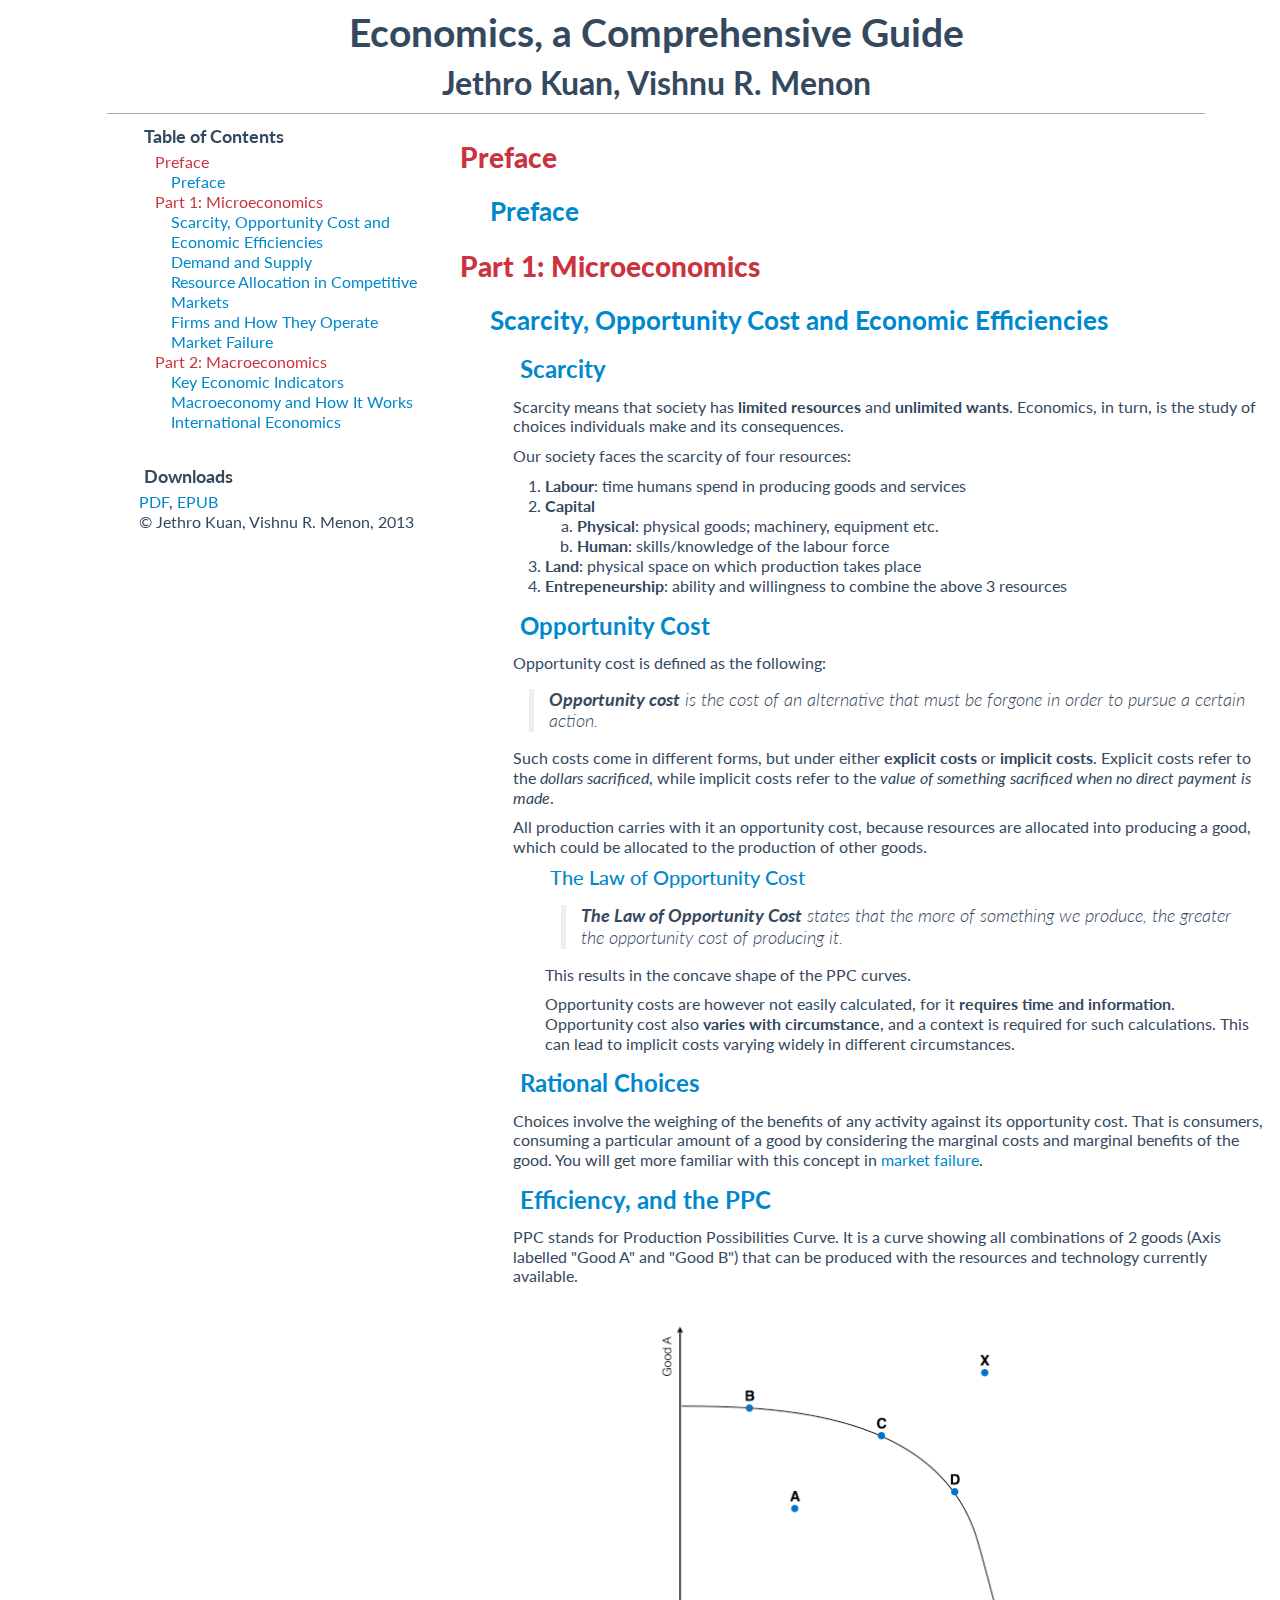
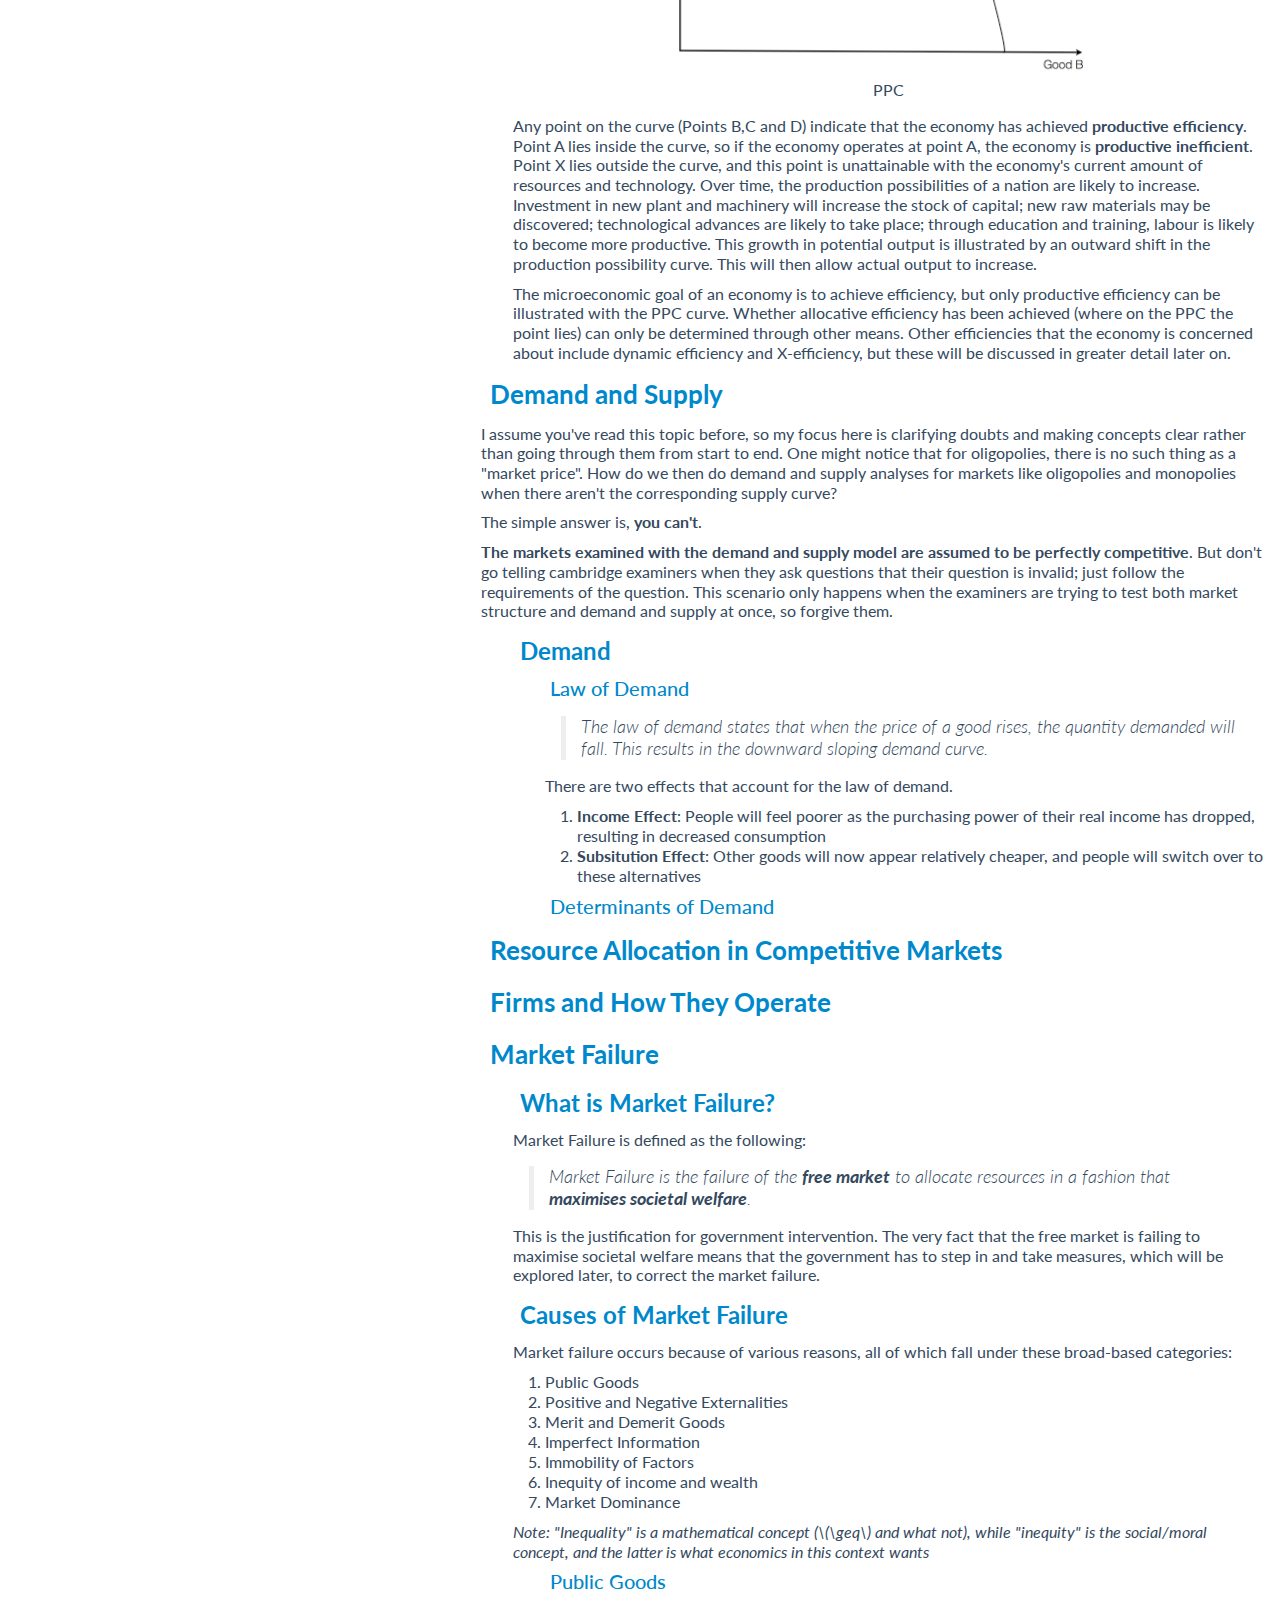
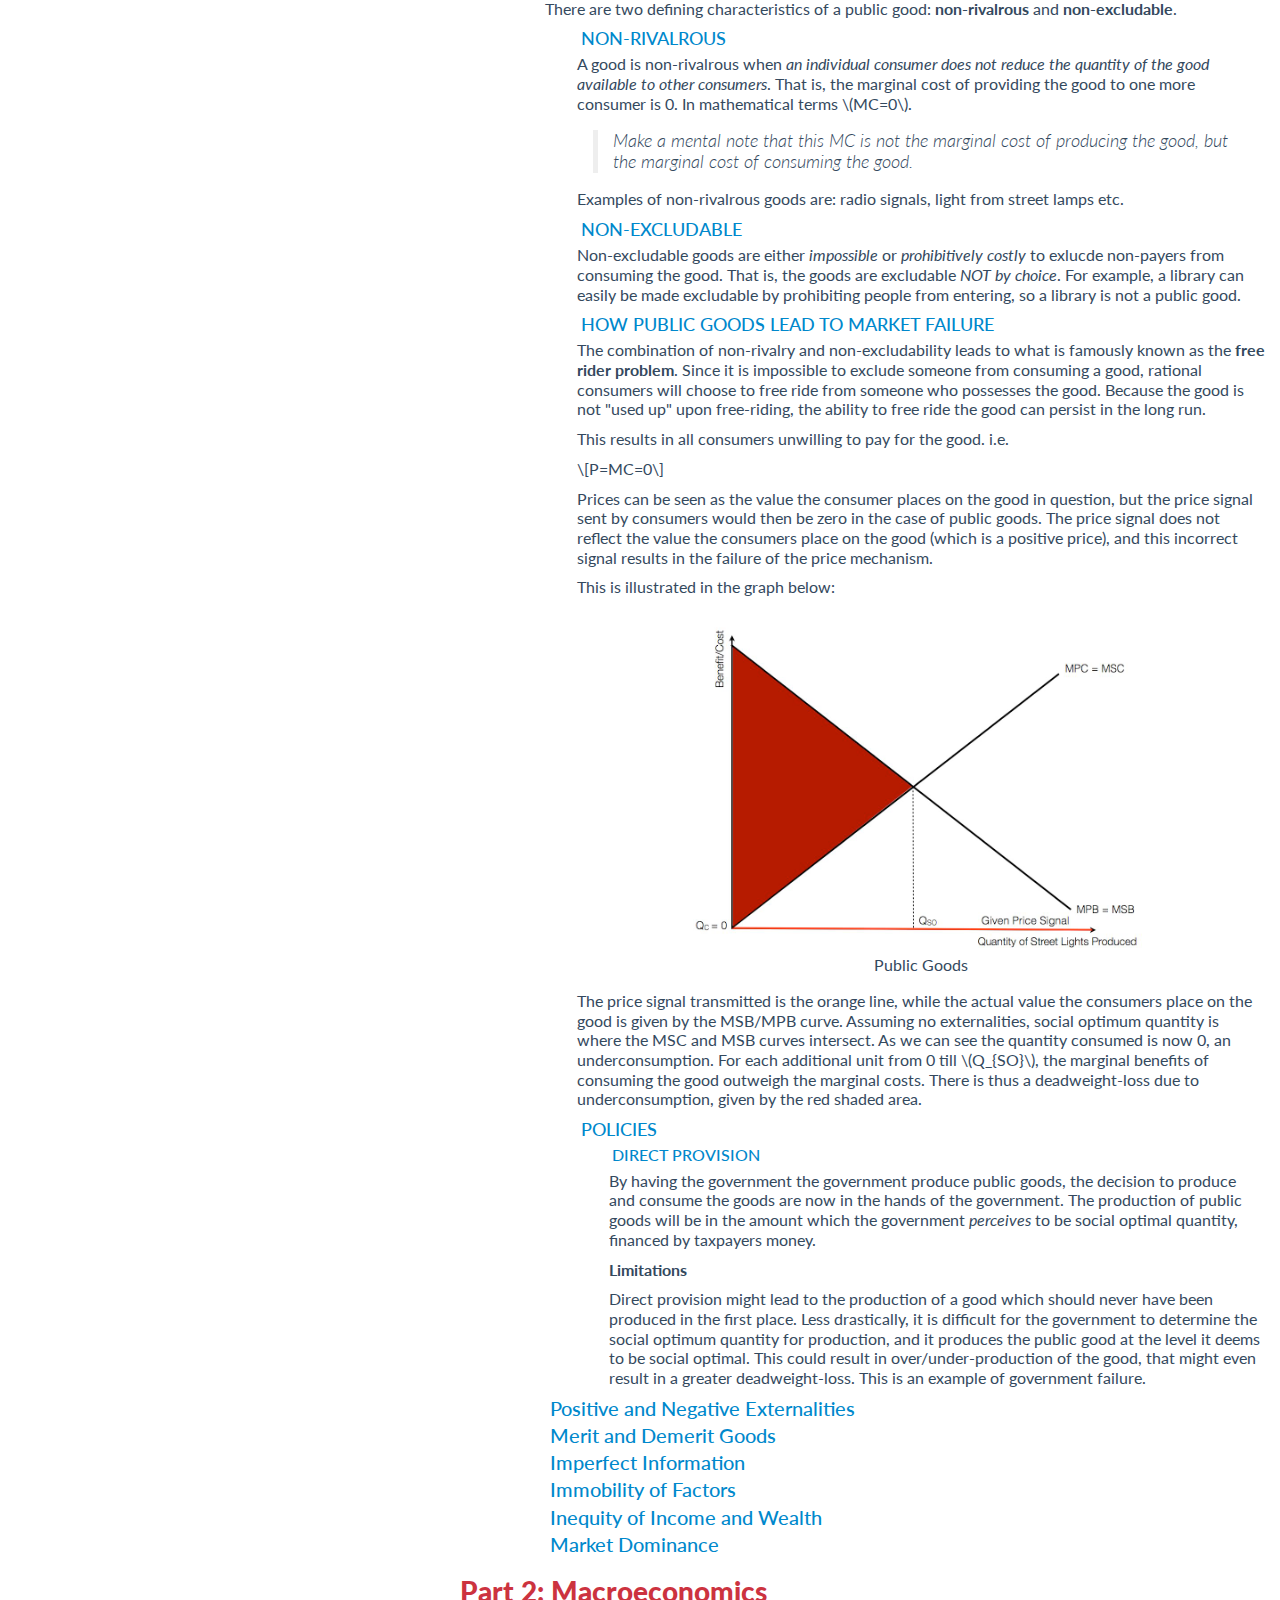
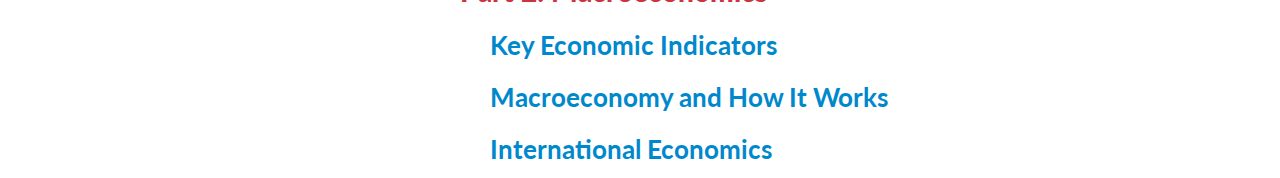
==== commit a32ba7f2: "Updated layout, and latex template for space saving, added scarcity" ====
--- a/output/html/index.html
+++ b/output/html/index.html
@@ -30,9 +30,10 @@
         </ul></li>
         <li><a href="#part-1-microeconomics">Part 1: Microeconomics</a><ul>
         <li><a href="#scarcity-opportunity-cost-and-economic-efficiencies">Scarcity, Opportunity Cost and Economic Efficiencies</a></li>
+        <li><a href="#demand-and-supply">Demand and Supply</a></li>
         <li><a href="#resource-allocation-in-competitive-markets">Resource Allocation in Competitive Markets</a></li>
         <li><a href="#firms-and-how-they-operate">Firms and How They Operate</a></li>
-        <li><a href="#market-failure">Market Failure</a></li>
+        <li><a href="#mf">Market Failure</a></li>
         </ul></li>
         <li><a href="#part-2-macroeconomics">Part 2: Macroeconomics</a><ul>
         <li><a href="#key-economic-indicators">Key Economic Indicators</a></li>
@@ -40,6 +41,10 @@
         <li><a href="#international-economics">International Economics</a></li>
         </ul></li>
         </ul>
+
+      <h4 style="margin-top:2em">Downloads</h4>
+        <a href="https://github.com/jethrokuan/econsguide/blob/master/output/book.pdf?raw=true">PDF</a>, <a href="https://github.com/jethrokuan/econsguide/blob/master/output/book.epub?raw=true">EPUB</a> <br />
+      &copy; Jethro Kuan, Vishnu R. Menon, 2013
     </nav>
         <div id="content" class="span9 offset3">
     <p></p>
@@ -54,7 +59,75 @@
     <h1><a href="#part-1-microeconomics">Part 1: Microeconomics</a></h1>
     <section id="scarcity-opportunity-cost-and-economic-efficiencies" class="level2">
     <h2><a href="#scarcity-opportunity-cost-and-economic-efficiencies">Scarcity, Opportunity Cost and Economic Efficiencies</a></h2>
-    <p>Scarcity means that society has <strong>limited resources</strong> and <strong>unlimited wants</strong> </p>
+    <section id="scarcity" class="level3">
+    <h3><a href="#scarcity">Scarcity</a></h3>
+    <p>Scarcity means that society has <strong>limited resources</strong> and <strong>unlimited wants</strong>. Economics, in turn, is the study of choices individuals make and its consequences.</p>
+    <p>Our society faces the scarcity of four resources:</p>
+    <ol type="1">
+    <li><strong>Labour</strong>: time humans spend in producing goods and services</li>
+    <li><strong>Capital</strong>
+    <ol type="a">
+    <li><strong>Physical</strong>: physical goods; machinery, equipment etc.</li>
+    <li><strong>Human</strong>: skills/knowledge of the labour force</li>
+    </ol></li>
+    <li><strong>Land</strong>: physical space on which production takes place</li>
+    <li><strong>Entrepeneurship</strong>: ability and willingness to combine the above 3 resources</li>
+    </ol>
+    </section>
+    <section id="opportunity-cost" class="level3">
+    <h3><a href="#opportunity-cost">Opportunity Cost</a></h3>
+    <p>Opportunity cost is defined as the following:</p>
+    <blockquote>
+    <p><strong>Opportunity cost</strong> is the cost of an alternative that must be forgone in order to pursue a certain action.</p>
+    </blockquote>
+    <p>Such costs come in different forms, but under either <strong>explicit costs</strong> or <strong>implicit costs</strong>. Explicit costs refer to the <em>dollars sacrificed</em>, while implicit costs refer to the <em>value of something sacrificed when no direct payment is made</em>.</p>
+    <p>All production carries with it an opportunity cost, because resources are allocated into producing a good, which could be allocated to the production of other goods.</p>
+    <section id="the-law-of-opportunity-cost" class="level4">
+    <h4><a href="#the-law-of-opportunity-cost">The Law of Opportunity Cost</a></h4>
+    <blockquote>
+    <p><strong>The Law of Opportunity Cost</strong> states that the more of something we produce, the greater the opportunity cost of producing it.</p>
+    </blockquote>
+    <p>This results in the concave shape of the PPC curves.</p>
+    <p>Opportunity costs are however not easily calculated, for it <strong>requires time and information</strong>. Opportunity cost also <strong>varies with circumstance</strong>, and a context is required for such calculations. This can lead to implicit costs varying widely in different circumstances.</p>
+    </section>
+    </section>
+    <section id="rational-choices" class="level3">
+    <h3><a href="#rational-choices">Rational Choices</a></h3>
+    <p>Choices involve the weighing of the benefits of any activity against its opportunity cost. That is consumers, consuming a particular amount of a good by considering the marginal costs and marginal benefits of the good. You will get more familiar with this concept in <a href="#mf">market failure</a>.</p>
+    </section>
+    <section id="efficiency-and-the-ppc" class="level3">
+    <h3><a href="#efficiency-and-the-ppc">Efficiency, and the PPC</a></h3>
+    <p>PPC stands for Production Possibilities Curve. It is a curve showing all combinations of 2 goods (Axis labelled &quot;Good A&quot; and &quot;Good B&quot;) that can be produced with the resources and technology currently available.</p>
+    <figure>
+    <img src="images/ppc.jpg" alt="PPC" /><figcaption>PPC</figcaption>
+    </figure>
+    <p>Any point on the curve (Points B,C and D) indicate that the economy has achieved <strong>productive efficiency</strong>. Point A lies inside the curve, so if the economy operates at point A, the economy is <strong>productive inefficient</strong>. Point X lies outside the curve, and this point is unattainable with the economy's current amount of resources and technology. Over time, the production possibilities of a nation are likely to increase. Investment in new plant and machinery will increase the stock of capital; new raw materials may be discovered; technological advances are likely to take place; through education and training, labour is likely to become more productive. This growth in potential output is illustrated by an outward shift in the production possibility curve. This will then allow actual output to increase.</p>
+    <p>The microeconomic goal of an economy is to achieve efficiency, but only productive efficiency can be illustrated with the PPC curve. Whether allocative efficiency has been achieved (where on the PPC the point lies) can only be determined through other means. Other efficiencies that the economy is concerned about include dynamic efficiency and X-efficiency, but these will be discussed in greater detail later on. </p>
+    </section>
+    </section>
+    <section id="demand-and-supply" class="level2">
+    <h2><a href="#demand-and-supply">Demand and Supply</a></h2>
+    <p>I assume you've read this topic before, so my focus here is clarifying doubts and making concepts clear rather than going through them from start to end. One might notice that for oligopolies, there is no such thing as a &quot;market price&quot;. How do we then do demand and supply analyses for markets like oligopolies and monopolies when there aren't the corresponding supply curve?</p>
+    <p>The simple answer is, <strong>you can't</strong>.</p>
+    <p><strong>The markets examined with the demand and supply model are assumed to be perfectly competitive</strong>. But don't go telling cambridge examiners when they ask questions that their question is invalid; just follow the requirements of the question. This scenario only happens when the examiners are trying to test both market structure and demand and supply at once, so forgive them.</p>
+    <section id="demand" class="level3">
+    <h3><a href="#demand">Demand</a></h3>
+    <section id="law-of-demand" class="level4">
+    <h4><a href="#law-of-demand">Law of Demand</a></h4>
+    <blockquote>
+    <p>The law of demand states that when the price of a good rises, the quantity demanded will fall. This results in the <em>downward sloping</em> demand curve.</p>
+    </blockquote>
+    <p>There are two effects that account for the law of demand.</p>
+    <ol type="1">
+    <li><strong>Income Effect</strong>: People will feel poorer as the purchasing power of their real income has dropped, resulting in decreased consumption</li>
+    <li><strong>Subsitution Effect</strong>: Other goods will now appear relatively cheaper, and people will switch over to these alternatives</li>
+    </ol>
+    </section>
+    <section id="determinants-of-demand" class="level4">
+    <h4><a href="#determinants-of-demand">Determinants of Demand</a></h4>
+    <p></p>
+    </section>
+    </section>
     </section>
     <section id="resource-allocation-in-competitive-markets" class="level2">
     <h2><a href="#resource-allocation-in-competitive-markets">Resource Allocation in Competitive Markets</a></h2>
@@ -64,8 +137,8 @@
     <h2><a href="#firms-and-how-they-operate">Firms and How They Operate</a></h2>
     <p></p>
     </section>
-    <section id="market-failure" class="level2">
-    <h2><a href="#market-failure">Market Failure</a></h2>
+    <section id="mf" class="level2">
+    <h2><a href="#mf">Market Failure</a></h2>
     <section id="what-is-market-failure" class="level3">
     <h3><a href="#what-is-market-failure">What is Market Failure?</a></h3>
     <p>Market Failure is defined as the following:</p>
@@ -108,7 +181,10 @@
     <p>This results in all consumers unwilling to pay for the good. i.e.</p>
     <p><span class="math">\[P=MC=0\]</span></p>
     <p>Prices can be seen as the value the consumer places on the good in question, but the price signal sent by consumers would then be zero in the case of public goods. The price signal does not reflect the value the consumers place on the good (which is a positive price), and this incorrect signal results in the failure of the price mechanism.</p>
-    <p>This is illustrated in the graph below: <img src="images/pg.jpg" alt="Public Goods" /></p>
+    <p>This is illustrated in the graph below:</p>
+    <figure>
+    <img src="images/pg.jpg" alt="Public Goods" /><figcaption>Public Goods</figcaption>
+    </figure>
     <p>The price signal transmitted is the orange line, while the actual value the consumers place on the good is given by the MSB/MPB curve. Assuming no externalities, social optimum quantity is where the MSC and MSB curves intersect. As we can see the quantity consumed is now 0, an underconsumption. For each additional unit from 0 till <span class="math">\(Q_{SO}\)</span>, the marginal benefits of consuming the good outweigh the marginal costs. There is thus a deadweight-loss due to underconsumption, given by the red shaded area.</p>
     </section>
     <section id="policies" class="level5">
--- a/output/html/css/layout.css
+++ b/output/html/css/layout.css
@@ -1,5 +1,10 @@
 @import url("http://fonts.googleapis.com/css?family=Lato:400,700,700italic,900,400italic,300");
-
+figure {
+  text-align:center;
+}
+img  {
+  width: 75%;
+}
 body {
   color: #34495e;
   font-family: "Lato", sans-serif;
@@ -104,7 +109,7 @@
 /*     list-style:none; */
 /* } */
 
-blockquote,ul,ol,dl {
+blockquote {
     margin:1em;
 }
 
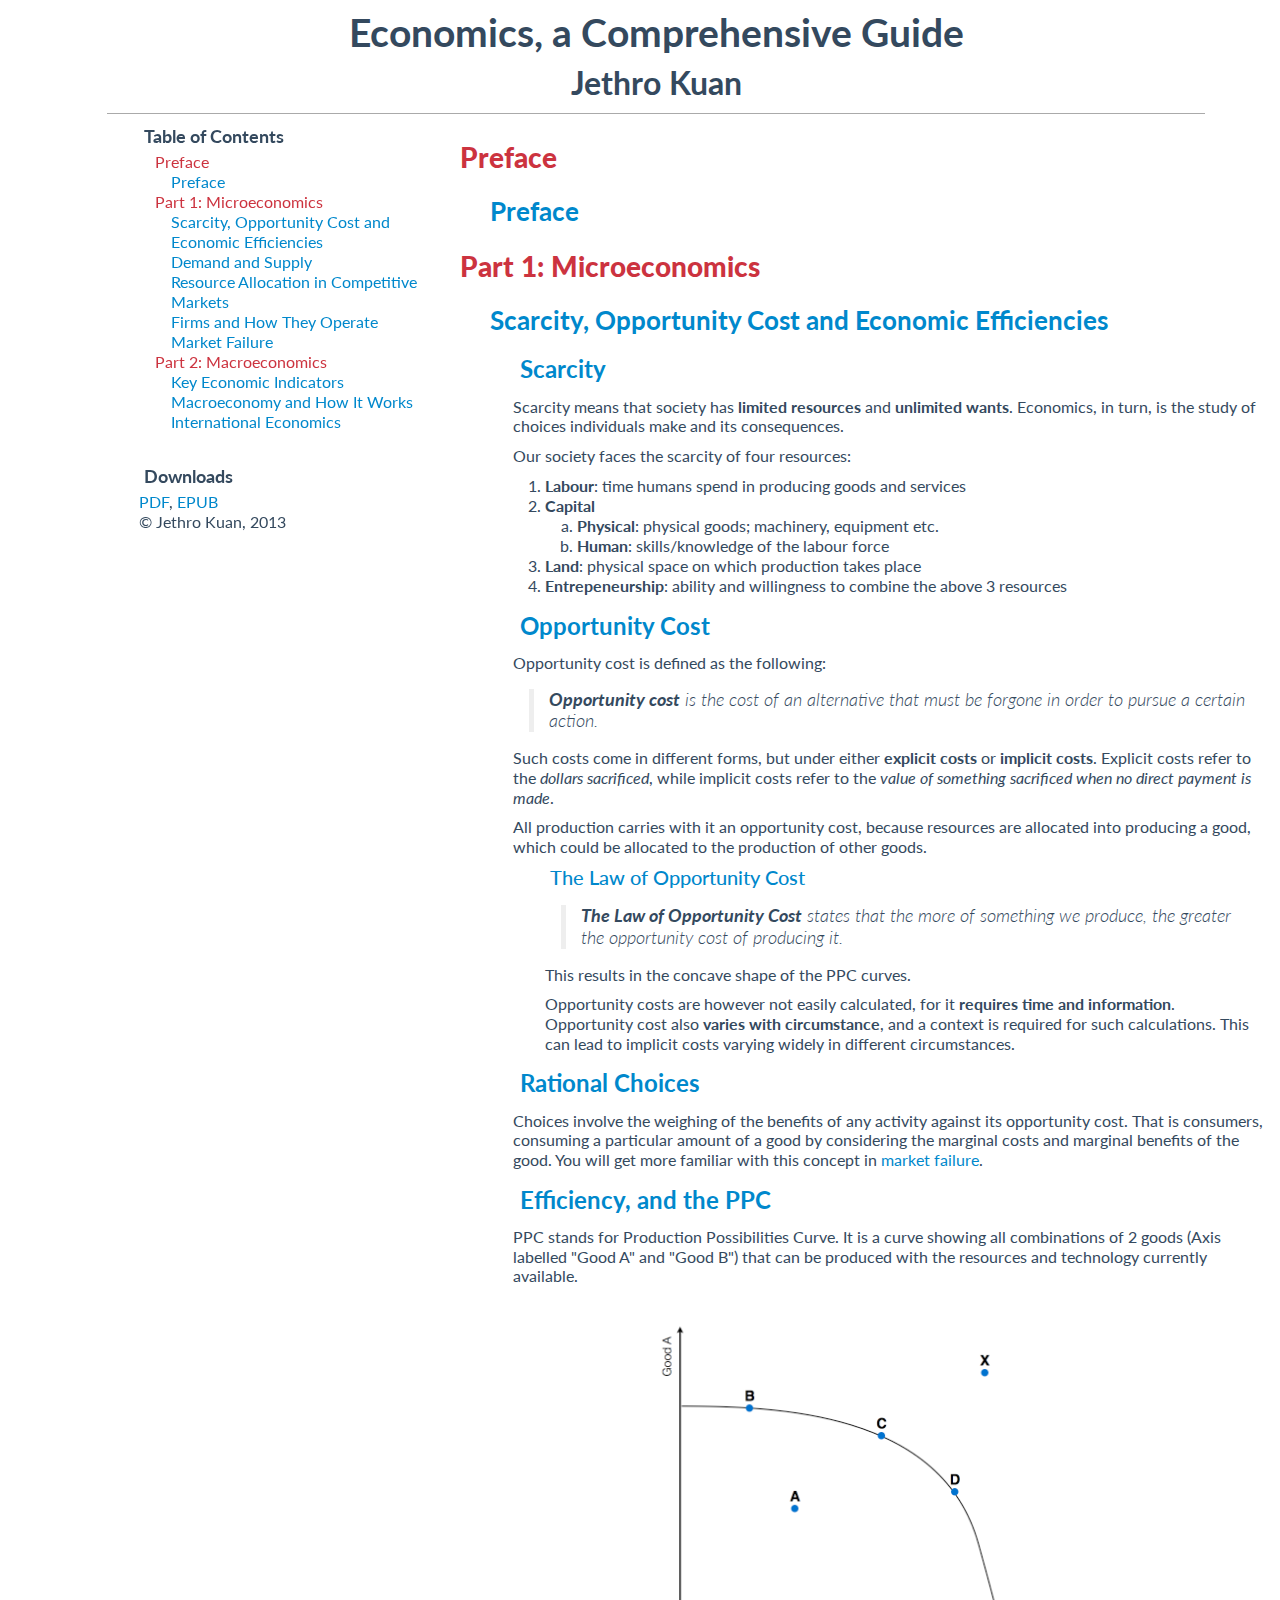
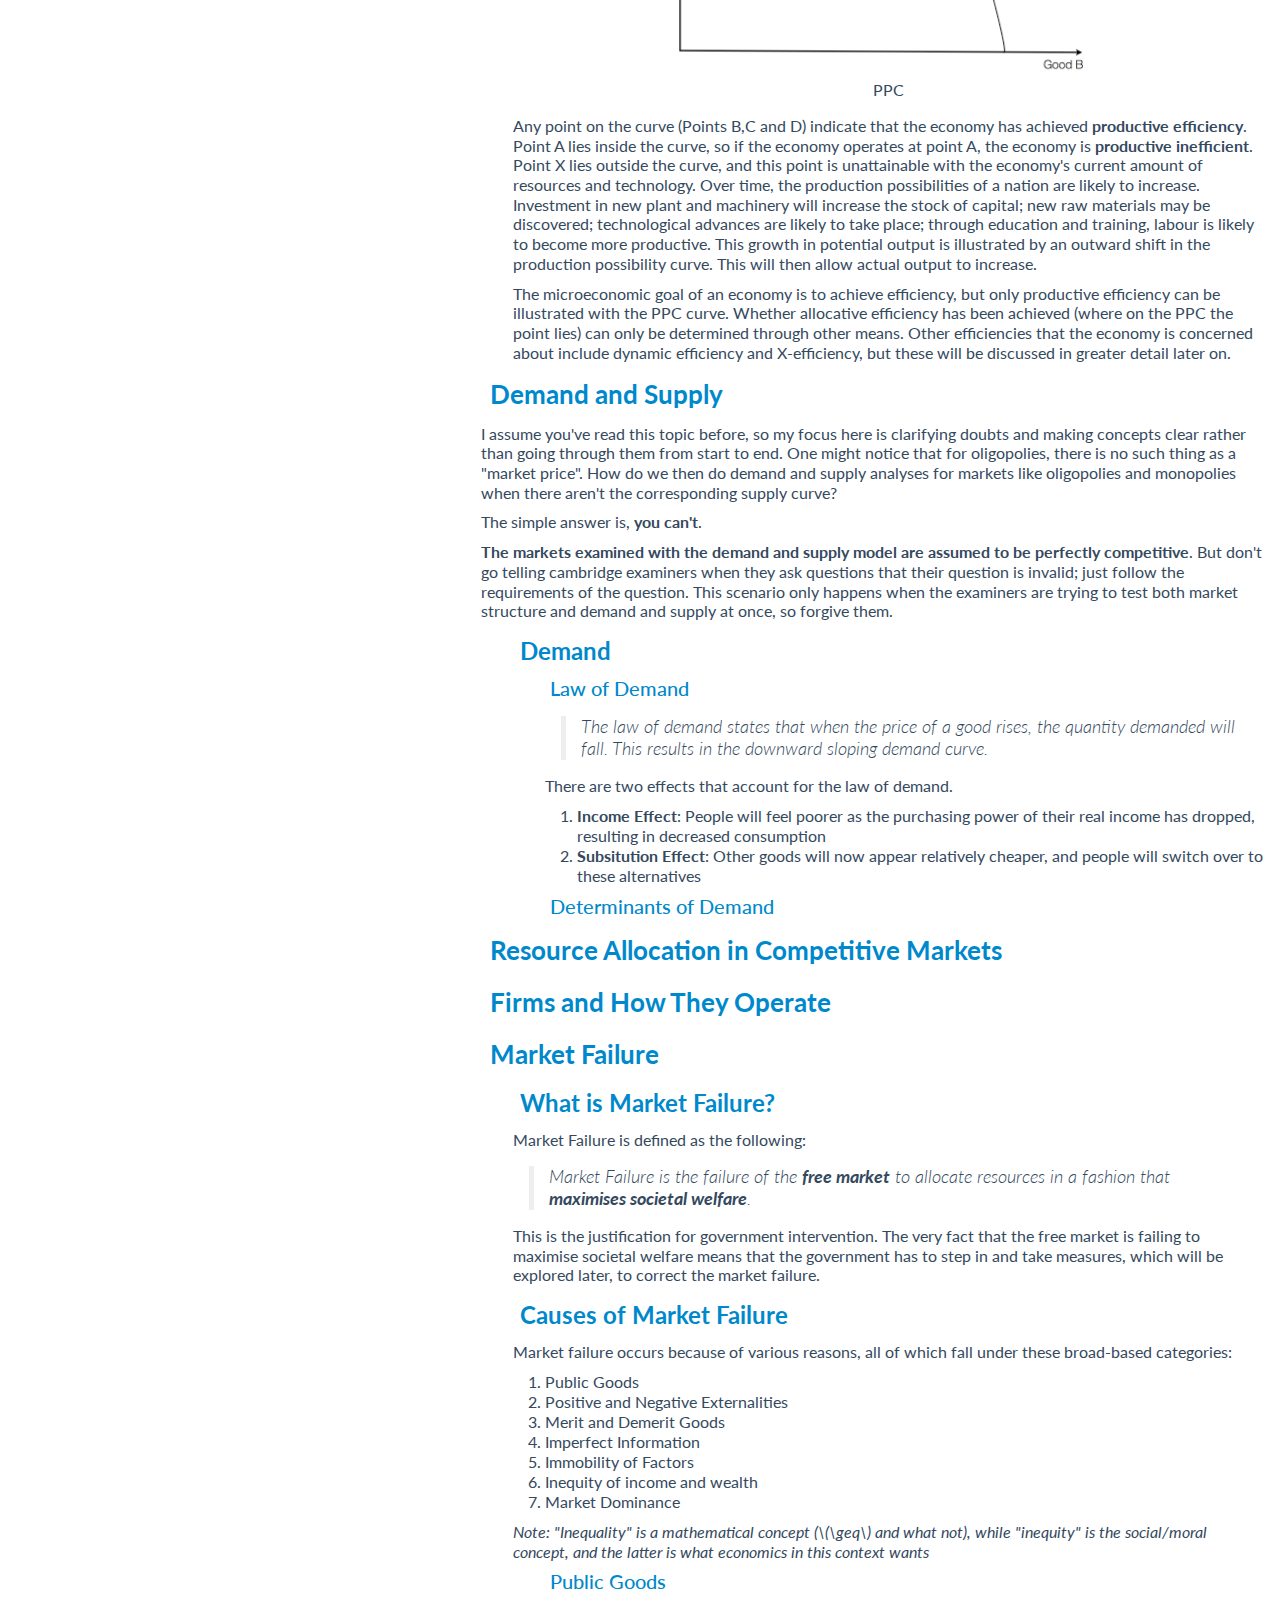
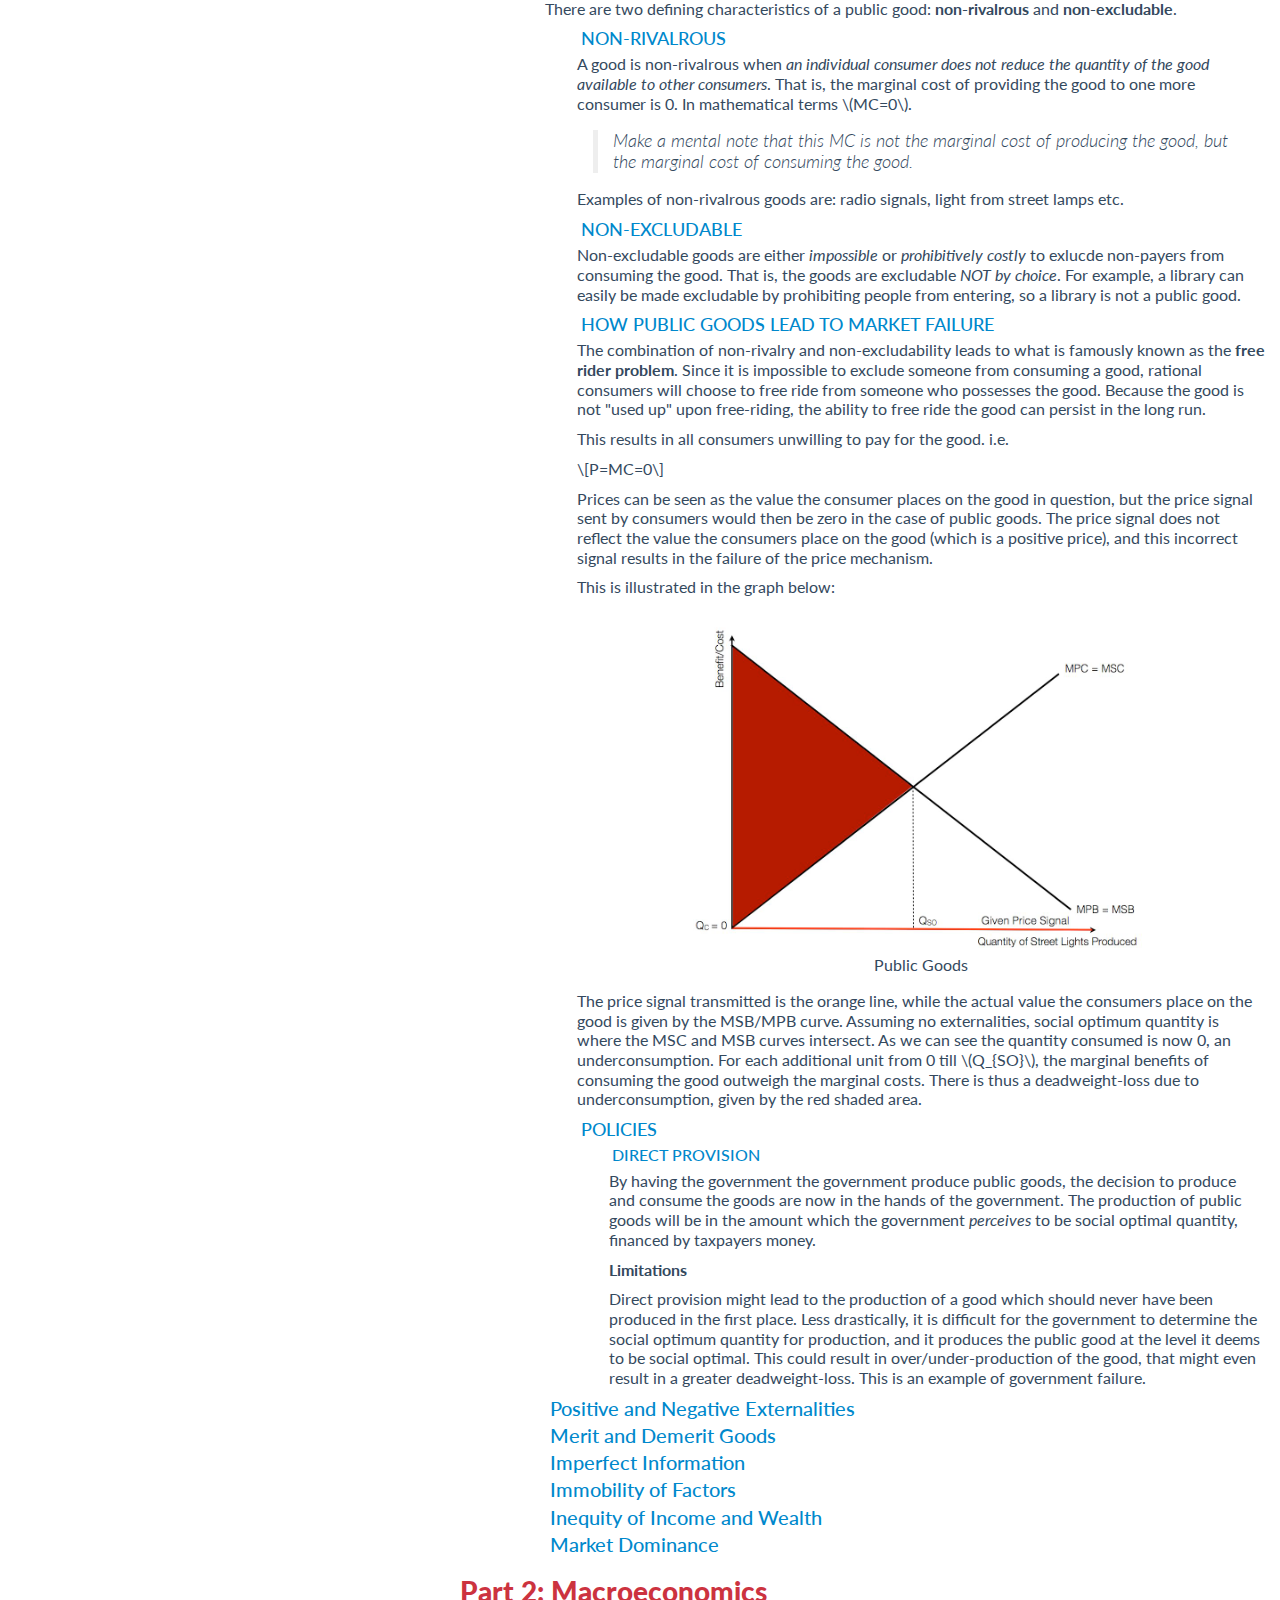
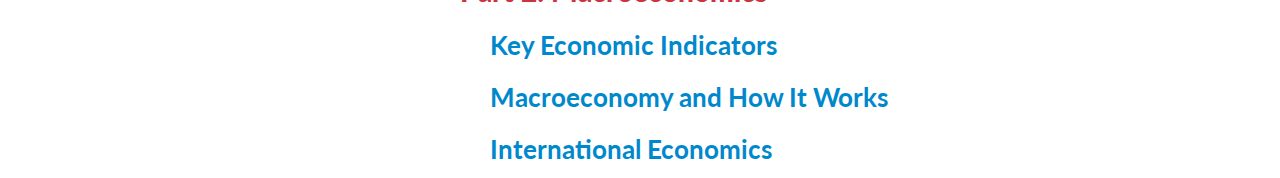
==== commit e2086307: "updated authors" ====
--- a/output/html/index.html
+++ b/output/html/index.html
@@ -3,7 +3,7 @@
 <head>
   <meta charset="utf-8">
   <meta name="generator" content="pandoc">
-  <meta name="author" content="Jethro Kuan, Vishnu R. Menon">
+  <meta name="author" content="Jethro Kuan">
   <title>Economics, a Comprehensive Guide</title>
   <style type="text/css">code{white-space: pre;}</style>
   <!--[if lt IE 9]>
@@ -19,7 +19,7 @@
     <div class="container-fluid">
             <header>
     <h1 class="title">Economics, a Comprehensive Guide</h1>
-            <h2 class="author">Jethro Kuan, Vishnu R. Menon</h2>
+            <h2 class="author">Jethro Kuan</h2>
                     </header>
             <div class="row-fluid">
     <nav class="span3 affix visible-desktop">
@@ -44,7 +44,7 @@
 
       <h4 style="margin-top:2em">Downloads</h4>
         <a href="https://github.com/jethrokuan/econsguide/blob/master/output/book.pdf?raw=true">PDF</a>, <a href="https://github.com/jethrokuan/econsguide/blob/master/output/book.epub?raw=true">EPUB</a> <br />
-      &copy; Jethro Kuan, Vishnu R. Menon, 2013
+      &copy; Jethro Kuan, 2013
     </nav>
         <div id="content" class="span9 offset3">
     <p></p>
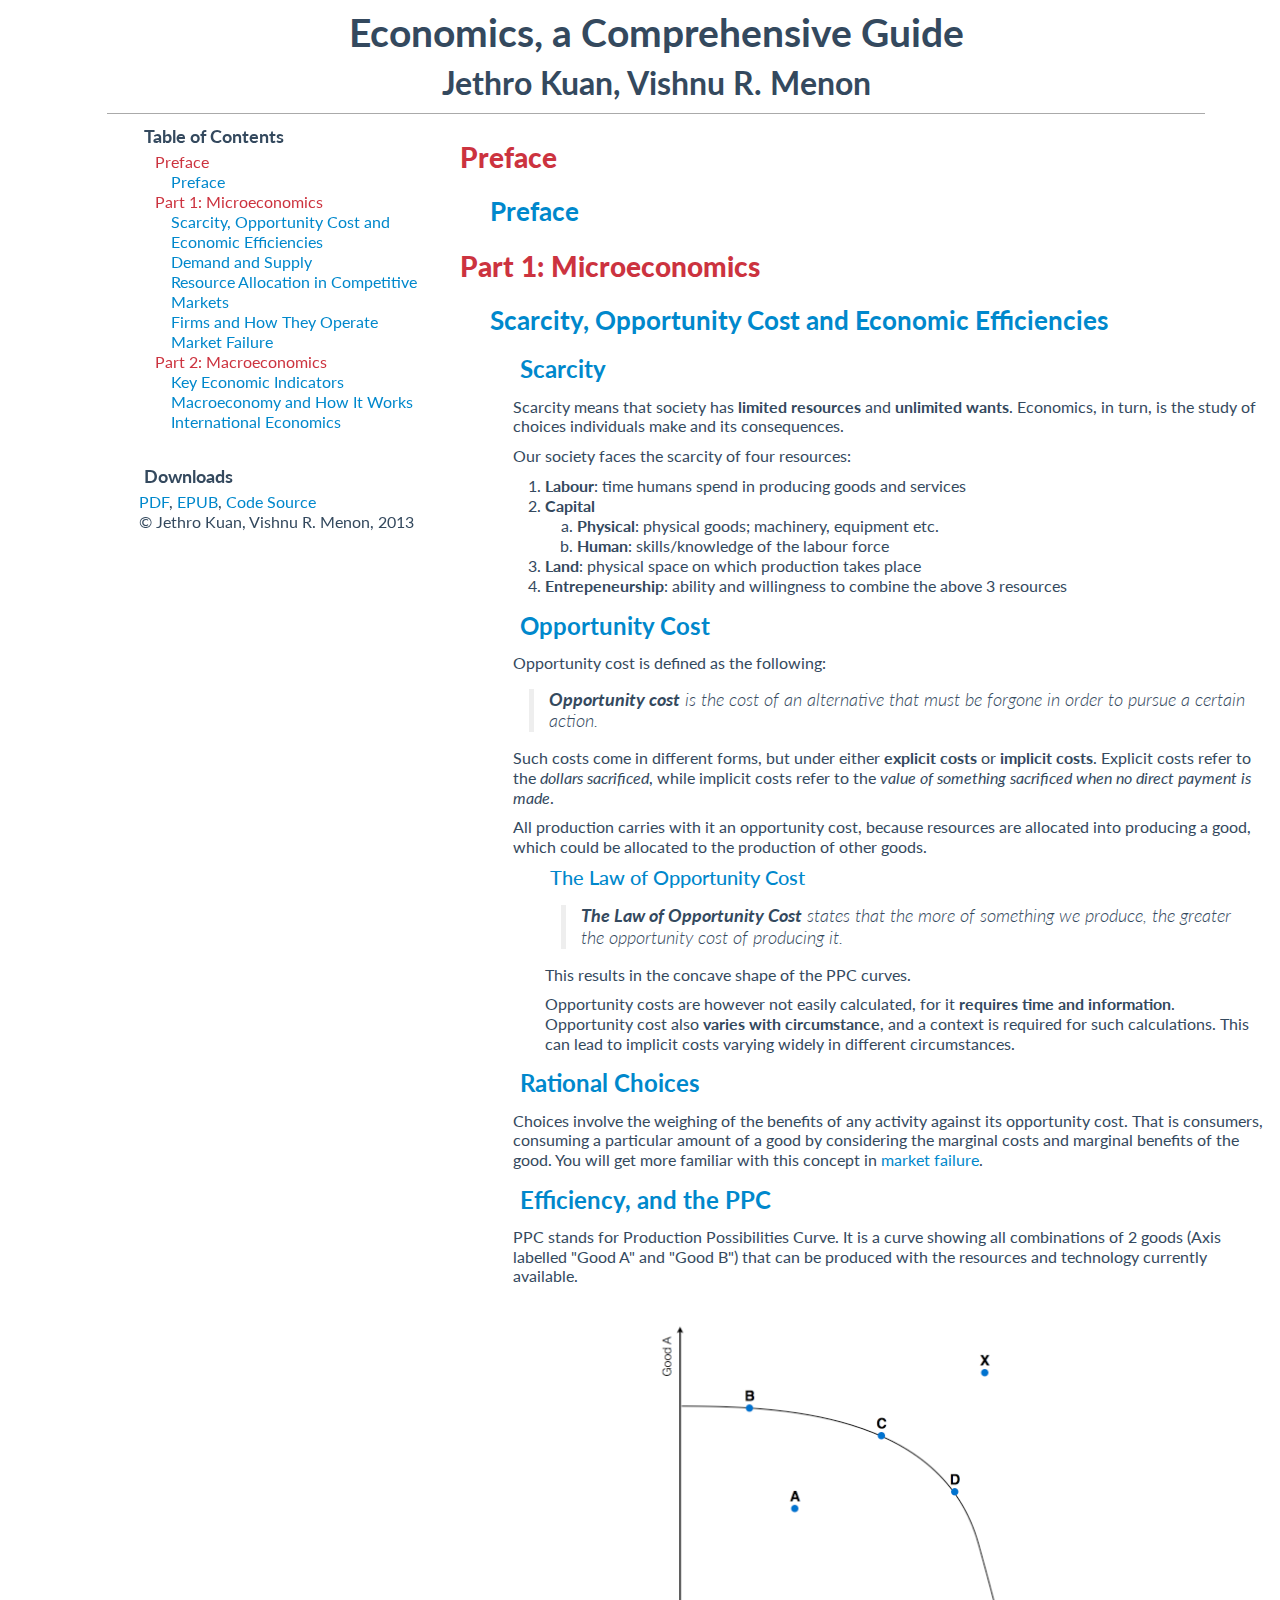
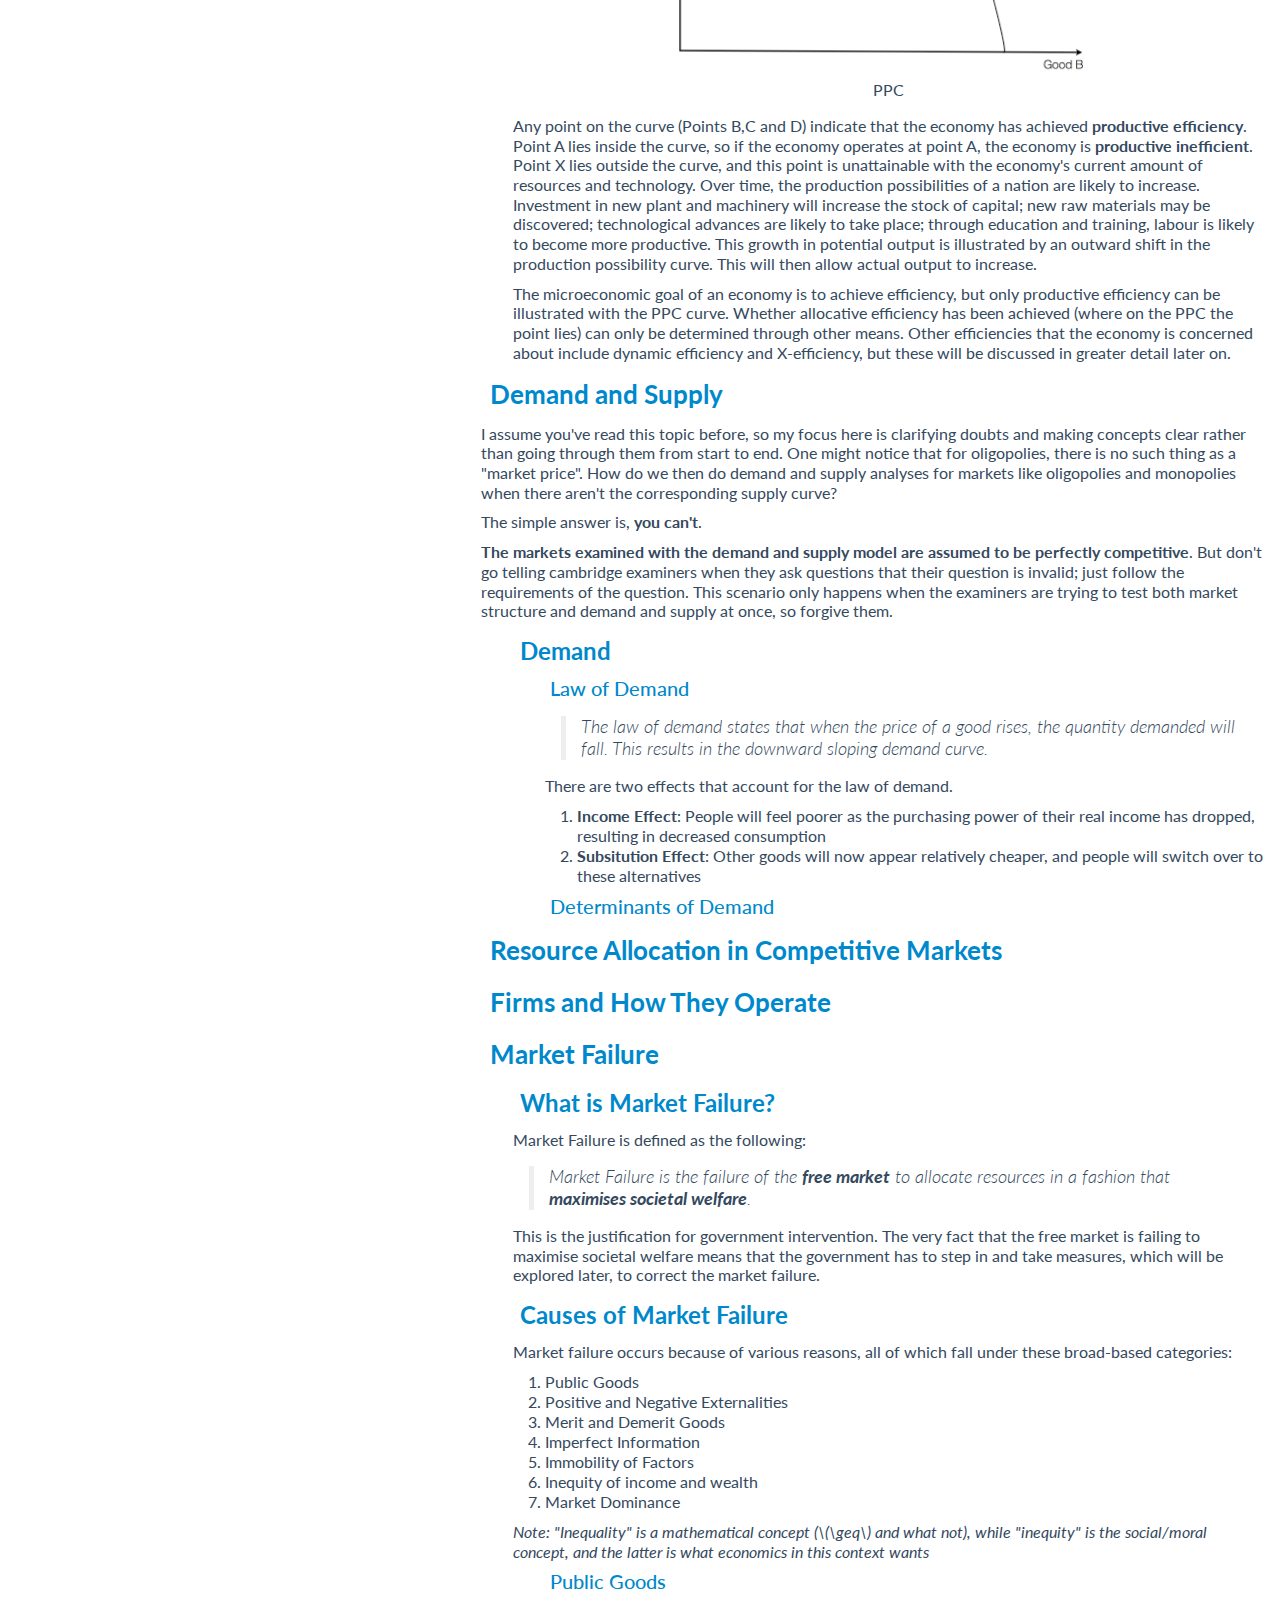
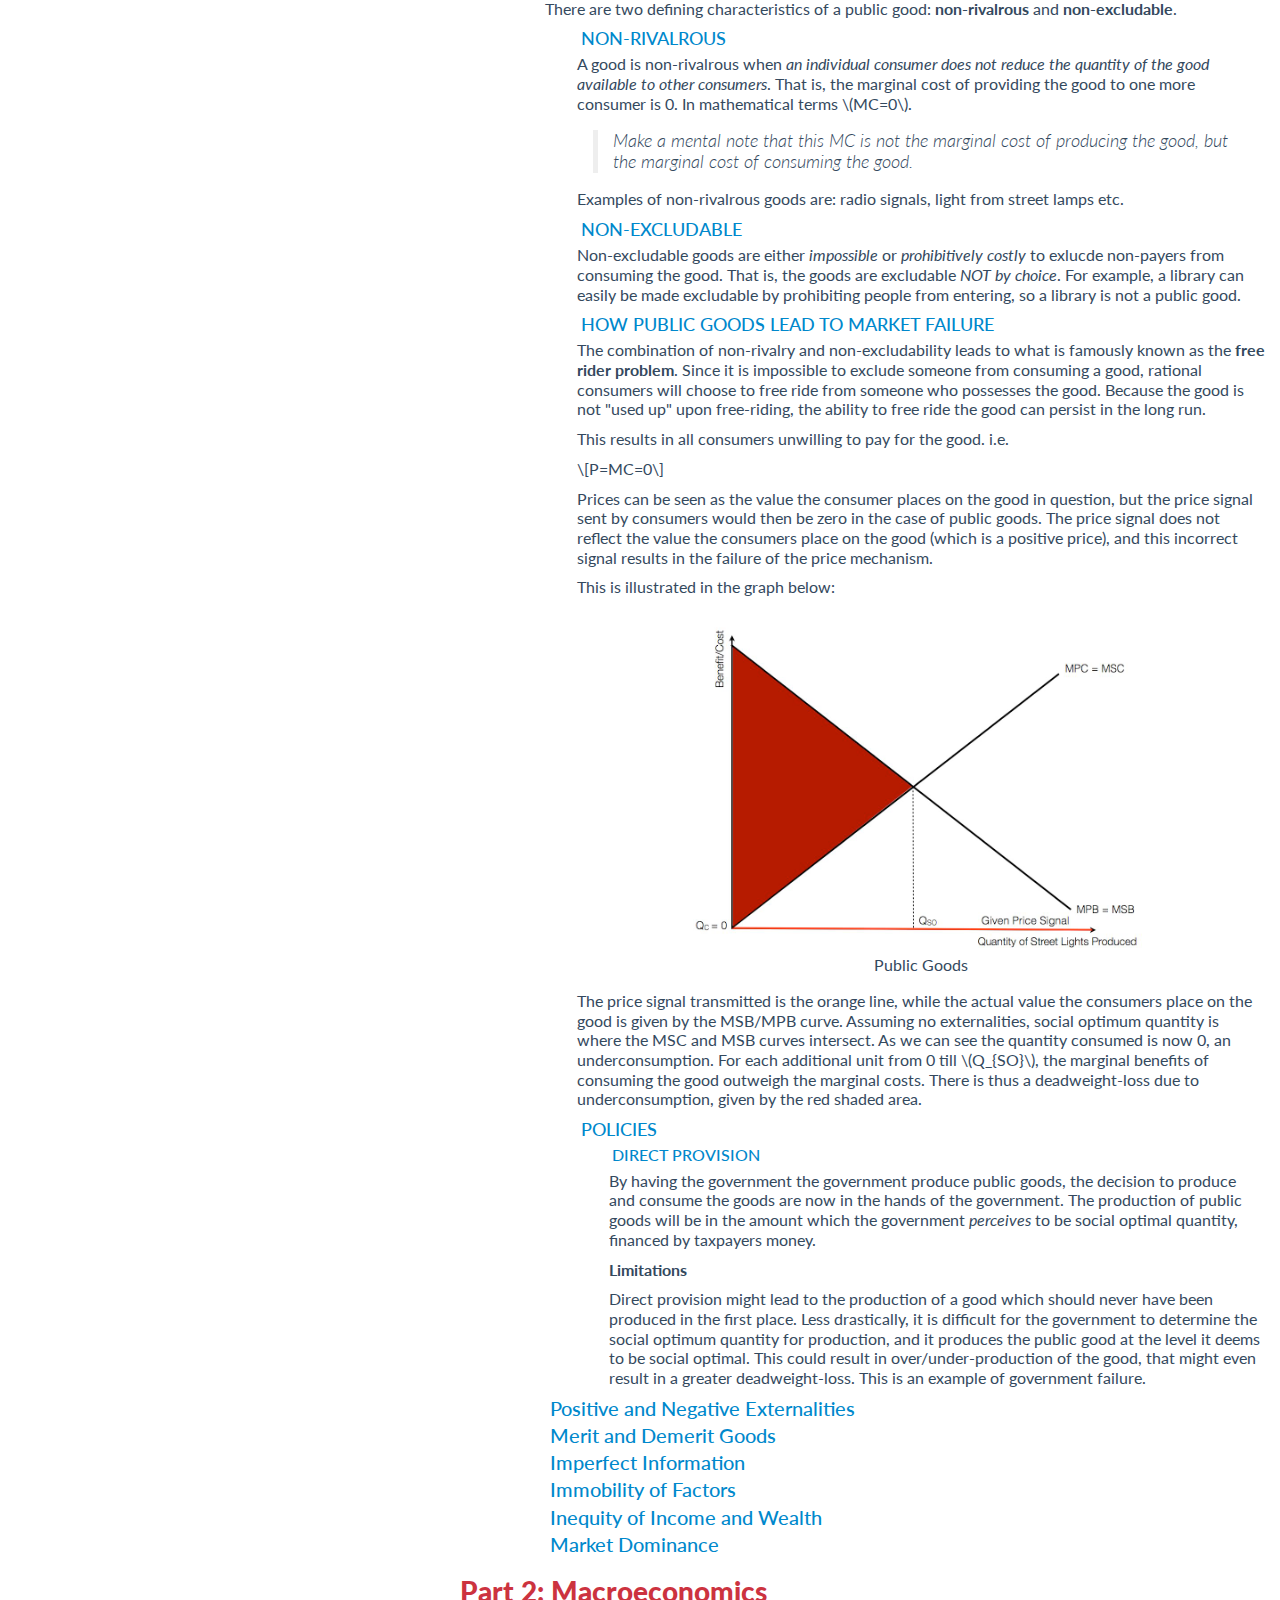
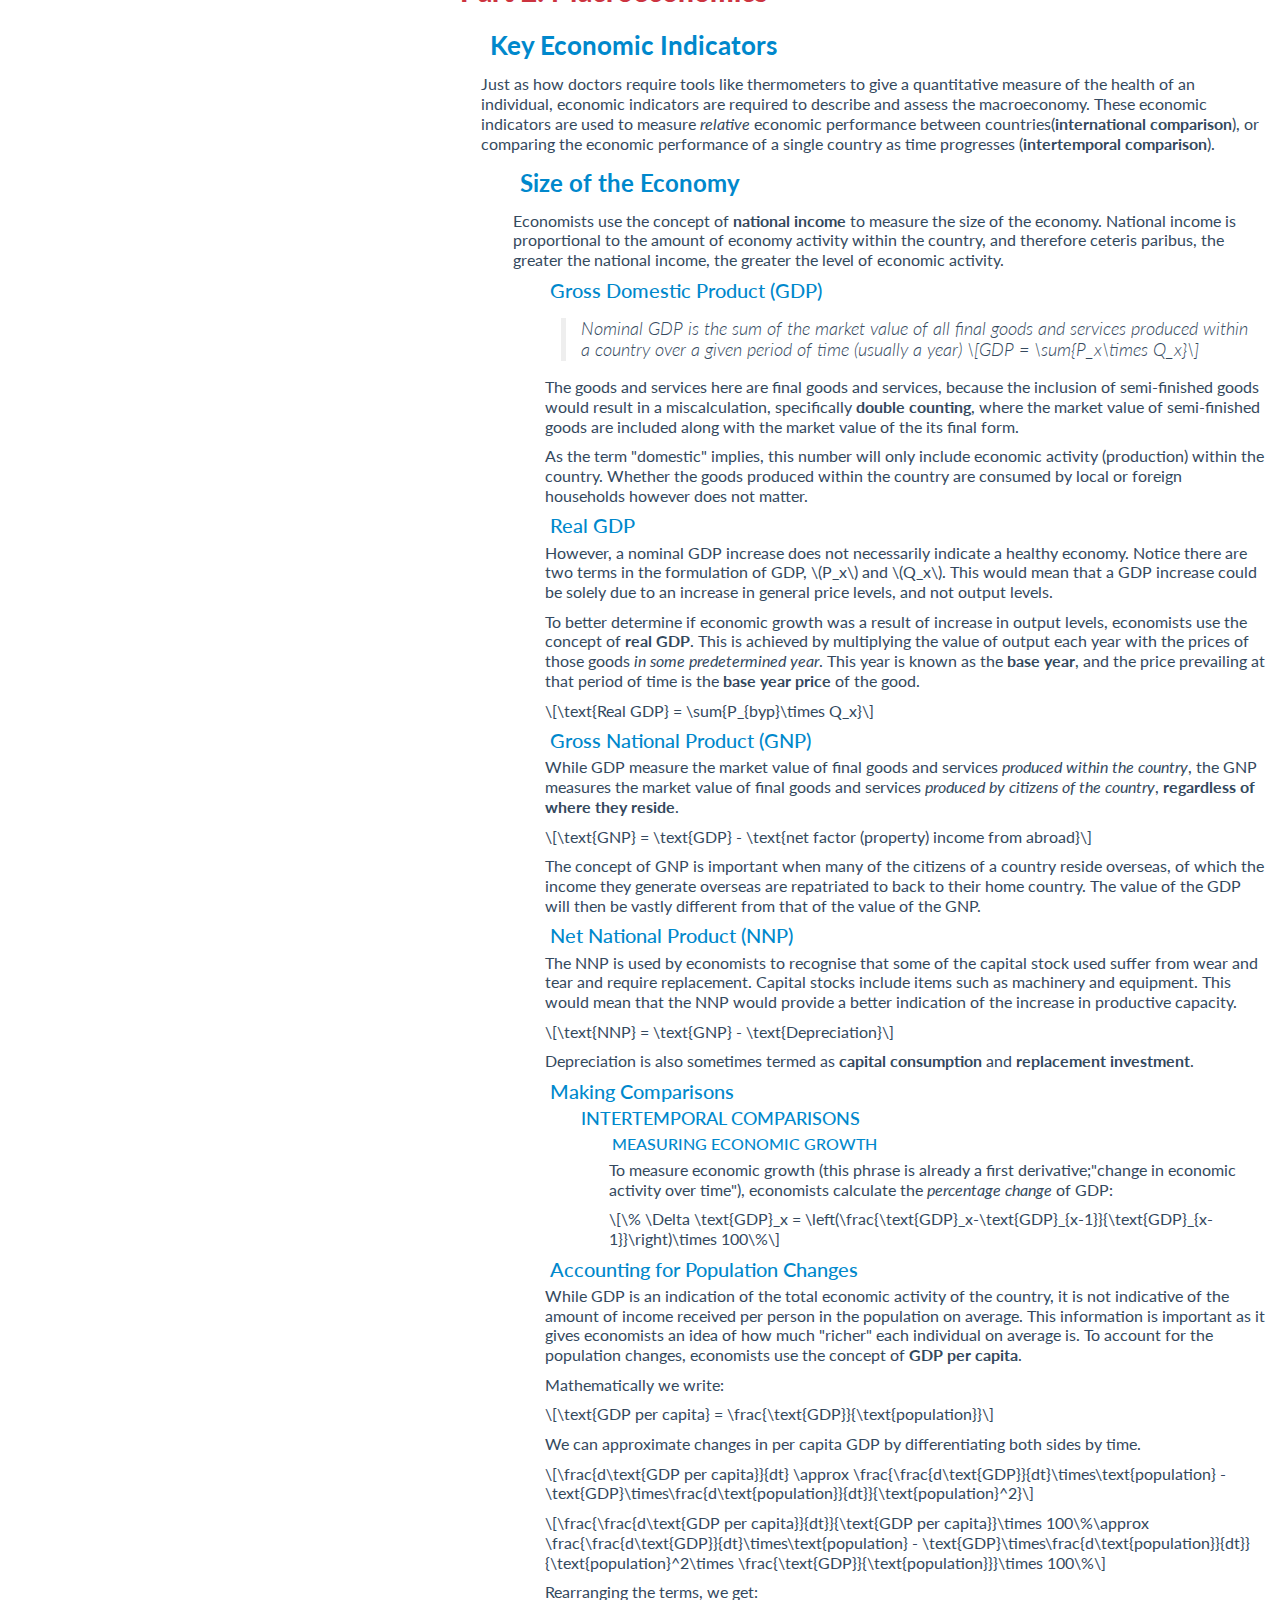
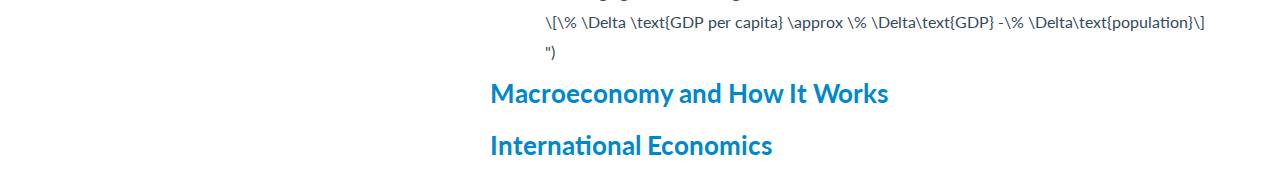
==== commit 05157368: "Updated KEI" ====
--- a/output/html/index.html
+++ b/output/html/index.html
@@ -3,7 +3,7 @@
 <head>
   <meta charset="utf-8">
   <meta name="generator" content="pandoc">
-  <meta name="author" content="Jethro Kuan">
+  <meta name="author" content="Jethro Kuan, Vishnu R. Menon">
   <title>Economics, a Comprehensive Guide</title>
   <style type="text/css">code{white-space: pre;}</style>
   <!--[if lt IE 9]>
@@ -19,7 +19,7 @@
     <div class="container-fluid">
             <header>
     <h1 class="title">Economics, a Comprehensive Guide</h1>
-            <h2 class="author">Jethro Kuan</h2>
+            <h2 class="author">Jethro Kuan, Vishnu R. Menon</h2>
                     </header>
             <div class="row-fluid">
     <nav class="span3 affix visible-desktop">
@@ -43,8 +43,8 @@
         </ul>
 
       <h4 style="margin-top:2em">Downloads</h4>
-        <a href="https://github.com/jethrokuan/econsguide/blob/master/output/book.pdf?raw=true">PDF</a>, <a href="https://github.com/jethrokuan/econsguide/blob/master/output/book.epub?raw=true">EPUB</a> <br />
-      &copy; Jethro Kuan, 2013
+        <a href="https://github.com/jethrokuan/econsguide/blob/master/output/book.pdf?raw=true">PDF</a>, <a href="https://github.com/jethrokuan/econsguide/blob/master/output/book.epub?raw=true">EPUB</a>, <a href="https://github.com/jethrokuan/econsguide/">Code Source</a> <br />
+      &copy; Jethro Kuan, Vishnu R. Menon, 2013
     </nav>
         <div id="content" class="span9 offset3">
     <p></p>
@@ -223,7 +223,60 @@
     <h1><a href="#part-2-macroeconomics">Part 2: Macroeconomics</a></h1>
     <section id="key-economic-indicators" class="level2">
     <h2><a href="#key-economic-indicators">Key Economic Indicators</a></h2>
-    <p></p>
+    <p>Just as how doctors require tools like thermometers to give a quantitative measure of the health of an individual, economic indicators are required to describe and assess the macroeconomy. These economic indicators are used to measure <em>relative</em> economic performance between countries(<strong>international comparison</strong>), or comparing the economic performance of a single country as time progresses (<strong>intertemporal comparison</strong>).</p>
+    <section id="size-of-the-economy" class="level3">
+    <h3><a href="#size-of-the-economy">Size of the Economy</a></h3>
+    <p>Economists use the concept of <strong>national income</strong> to measure the size of the economy. National income is proportional to the amount of economy activity within the country, and therefore ceteris paribus, the greater the national income, the greater the level of economic activity.</p>
+    <section id="gross-domestic-product-gdp" class="level4">
+    <h4><a href="#gross-domestic-product-gdp">Gross Domestic Product (GDP)</a></h4>
+    <blockquote>
+    <p>Nominal GDP is the sum of the market value of all <em>final</em> goods and services produced <em>within a country</em> over a given period of time (usually a year) <span class="math">\[GDP = \sum{P_x\times Q_x}\]</span></p>
+    </blockquote>
+    <p>The goods and services here are final goods and services, because the inclusion of semi-finished goods would result in a miscalculation, specifically <strong>double counting</strong>, where the market value of semi-finished goods are included along with the market value of the its final form.</p>
+    <p>As the term &quot;domestic&quot; implies, this number will only include economic activity (production) within the country. Whether the goods produced within the country are consumed by local or foreign households however does not matter.</p>
+    </section>
+    <section id="real-gdp" class="level4">
+    <h4><a href="#real-gdp">Real GDP</a></h4>
+    <p>However, a nominal GDP increase does not necessarily indicate a healthy economy. Notice there are two terms in the formulation of GDP, <span class="math">\(P_x\)</span> and <span class="math">\(Q_x\)</span>. This would mean that a GDP increase could be solely due to an increase in general price levels, and not output levels.</p>
+    <p>To better determine if economic growth was a result of increase in output levels, economists use the concept of <strong>real GDP</strong>. This is achieved by multiplying the value of output each year with the prices of those goods <em>in some predetermined year</em>. This year is known as the <strong>base year</strong>, and the price prevailing at that period of time is the <strong>base year price</strong> of the good.</p>
+    <p><span class="math">\[\text{Real GDP} = \sum{P_{byp}\times Q_x}\]</span></p>
+    </section>
+    <section id="gross-national-product-gnp" class="level4">
+    <h4><a href="#gross-national-product-gnp">Gross National Product (GNP)</a></h4>
+    <p>While GDP measure the market value of final goods and services <em>produced within the country</em>, the GNP measures the market value of final goods and services <em>produced by citizens of the country</em>, <strong>regardless of where they reside</strong>.</p>
+    <p><span class="math">\[\text{GNP} = \text{GDP} - \text{net factor (property) income from abroad}\]</span></p>
+    <p>The concept of GNP is important when many of the citizens of a country reside overseas, of which the income they generate overseas are repatriated to back to their home country. The value of the GDP will then be vastly different from that of the value of the GNP.</p>
+    </section>
+    <section id="net-national-product-nnp" class="level4">
+    <h4><a href="#net-national-product-nnp">Net National Product (NNP)</a></h4>
+    <p>The NNP is used by economists to recognise that some of the capital stock used suffer from wear and tear and require replacement. Capital stocks include items such as machinery and equipment. This would mean that the NNP would provide a better indication of the increase in productive capacity.</p>
+    <p><span class="math">\[\text{NNP} = \text{GNP} - \text{Depreciation}\]</span></p>
+    <p>Depreciation is also sometimes termed as <strong>capital consumption</strong> and <strong>replacement investment</strong>.</p>
+    </section>
+    <section id="making-comparisons" class="level4">
+    <h4><a href="#making-comparisons">Making Comparisons</a></h4>
+    <section id="intertemporal-comparisons" class="level5">
+    <h5><a href="#intertemporal-comparisons">Intertemporal Comparisons</a></h5>
+    <section id="measuring-economic-growth" class="level6">
+    <h6><a href="#measuring-economic-growth">Measuring Economic Growth</a></h6>
+    <p>To measure economic growth (this phrase is already a first derivative;&quot;change in economic activity over time&quot;), economists calculate the <em>percentage change</em> of GDP:</p>
+    <p><span class="math">\[\% \Delta \text{GDP}_x = \left(\frac{\text{GDP}_x-\text{GDP}_{x-1}}{\text{GDP}_{x-1}}\right)\times 100\%\]</span></p>
+    </section>
+    </section>
+    </section>
+    <section id="accounting-for-population-changes" class="level4">
+    <h4><a href="#accounting-for-population-changes">Accounting for Population Changes</a></h4>
+    <p>While GDP is an indication of the total economic activity of the country, it is not indicative of the amount of income received per person in the population on average. This information is important as it gives economists an idea of how much &quot;richer&quot; each individual on average is. To account for the population changes, economists use the concept of <strong>GDP per capita</strong>.</p>
+    <p>Mathematically we write:</p>
+    <p><span class="math">\[\text{GDP per capita} = \frac{\text{GDP}}{\text{population}}\]</span></p>
+    <p>We can approximate changes in per capita GDP by differentiating both sides by time.</p>
+    <p><span class="math">\[\frac{d\text{GDP per capita}}{dt} \approx \frac{\frac{d\text{GDP}}{dt}\times\text{population} - \text{GDP}\times\frac{d\text{population}}{dt}}{\text{population}^2}\]</span></p>
+    <p><span class="math">\[\frac{\frac{d\text{GDP per capita}}{dt}}{\text{GDP per capita}}\times 100\%\approx \frac{\frac{d\text{GDP}}{dt}\times\text{population} - \text{GDP}\times\frac{d\text{population}}{dt}}{\text{population}^2\times \frac{\text{GDP}}{\text{population}}}\times 100\%\]</span></p>
+    <p>Rearranging the terms, we get:</p>
+    <p><span class="math">\[\% \Delta \text{GDP per capita} \approx \% \Delta\text{GDP} -\% \Delta\text{population}\]</span></p>
+    <p>&quot;) </p>
+    </section>
+    </section>
     </section>
     <section id="macroeconomy-and-how-it-works" class="level2">
     <h2><a href="#macroeconomy-and-how-it-works">Macroeconomy and How It Works</a></h2>
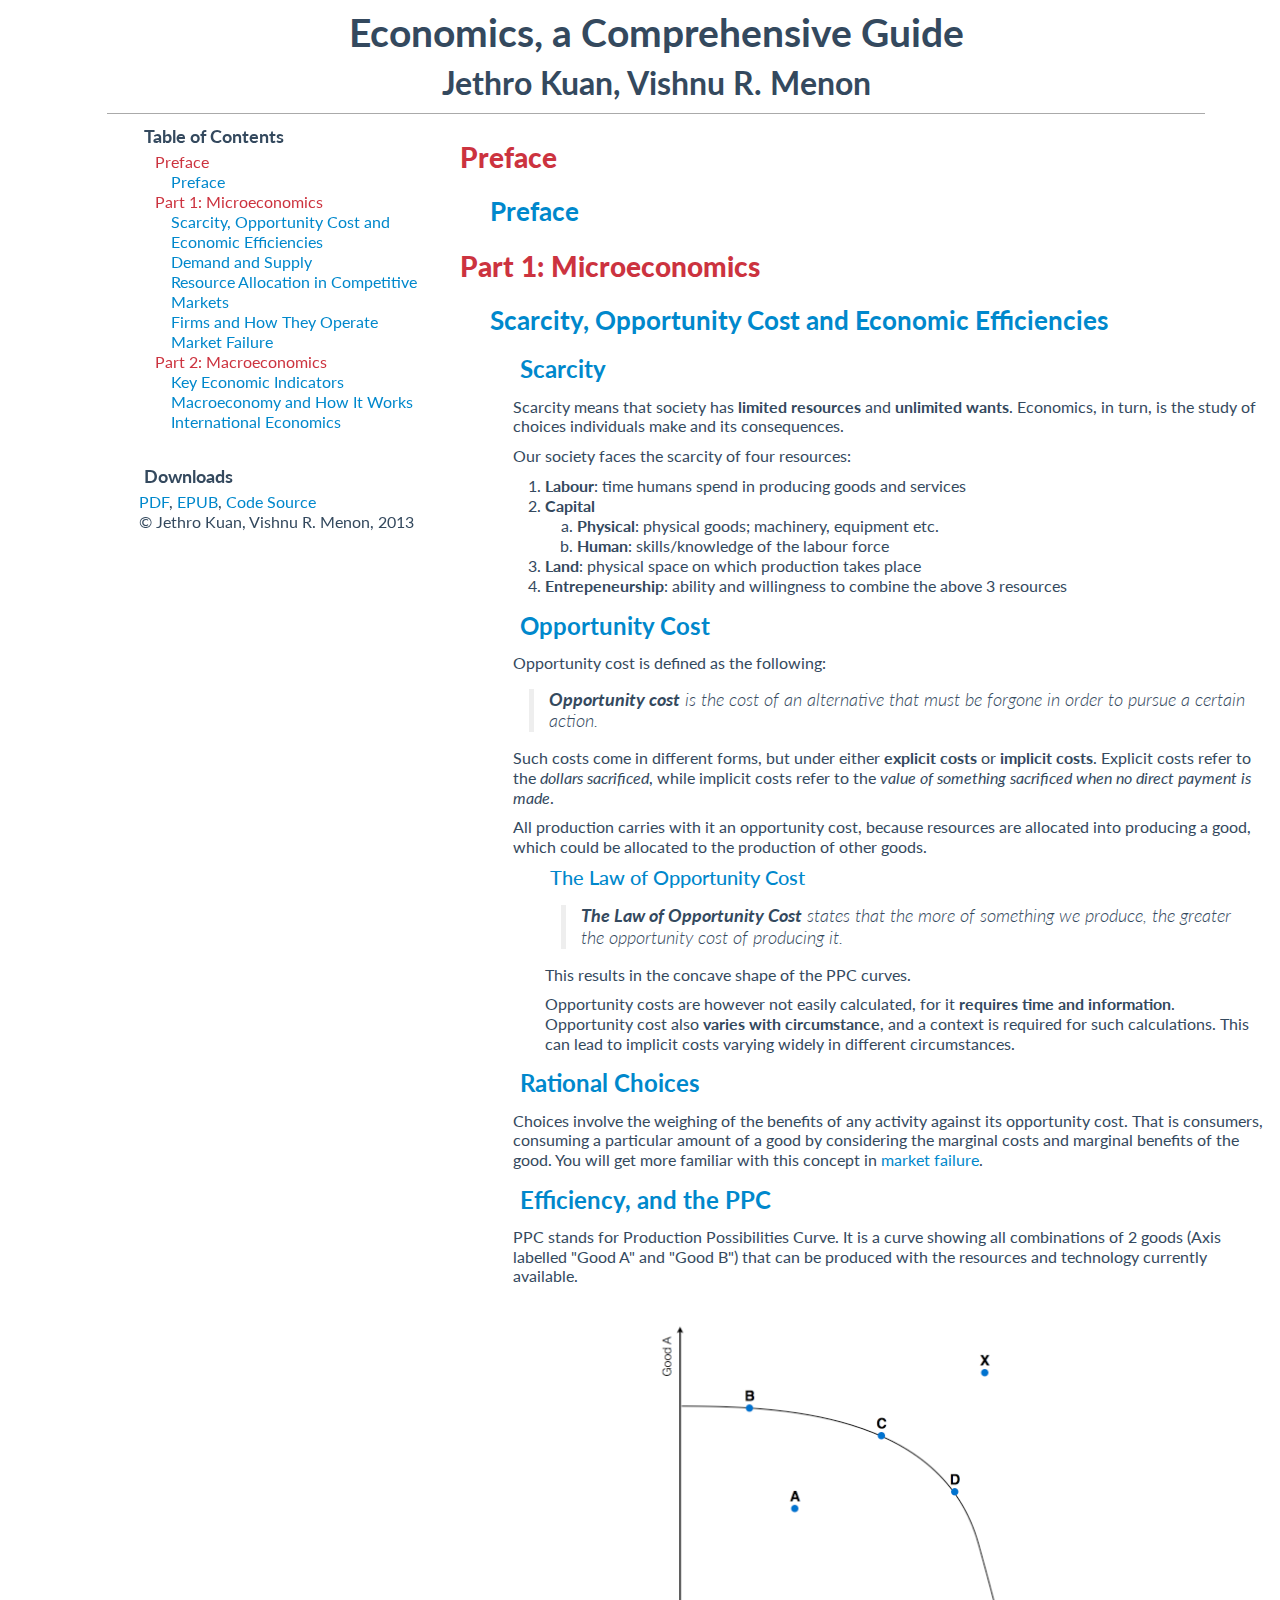
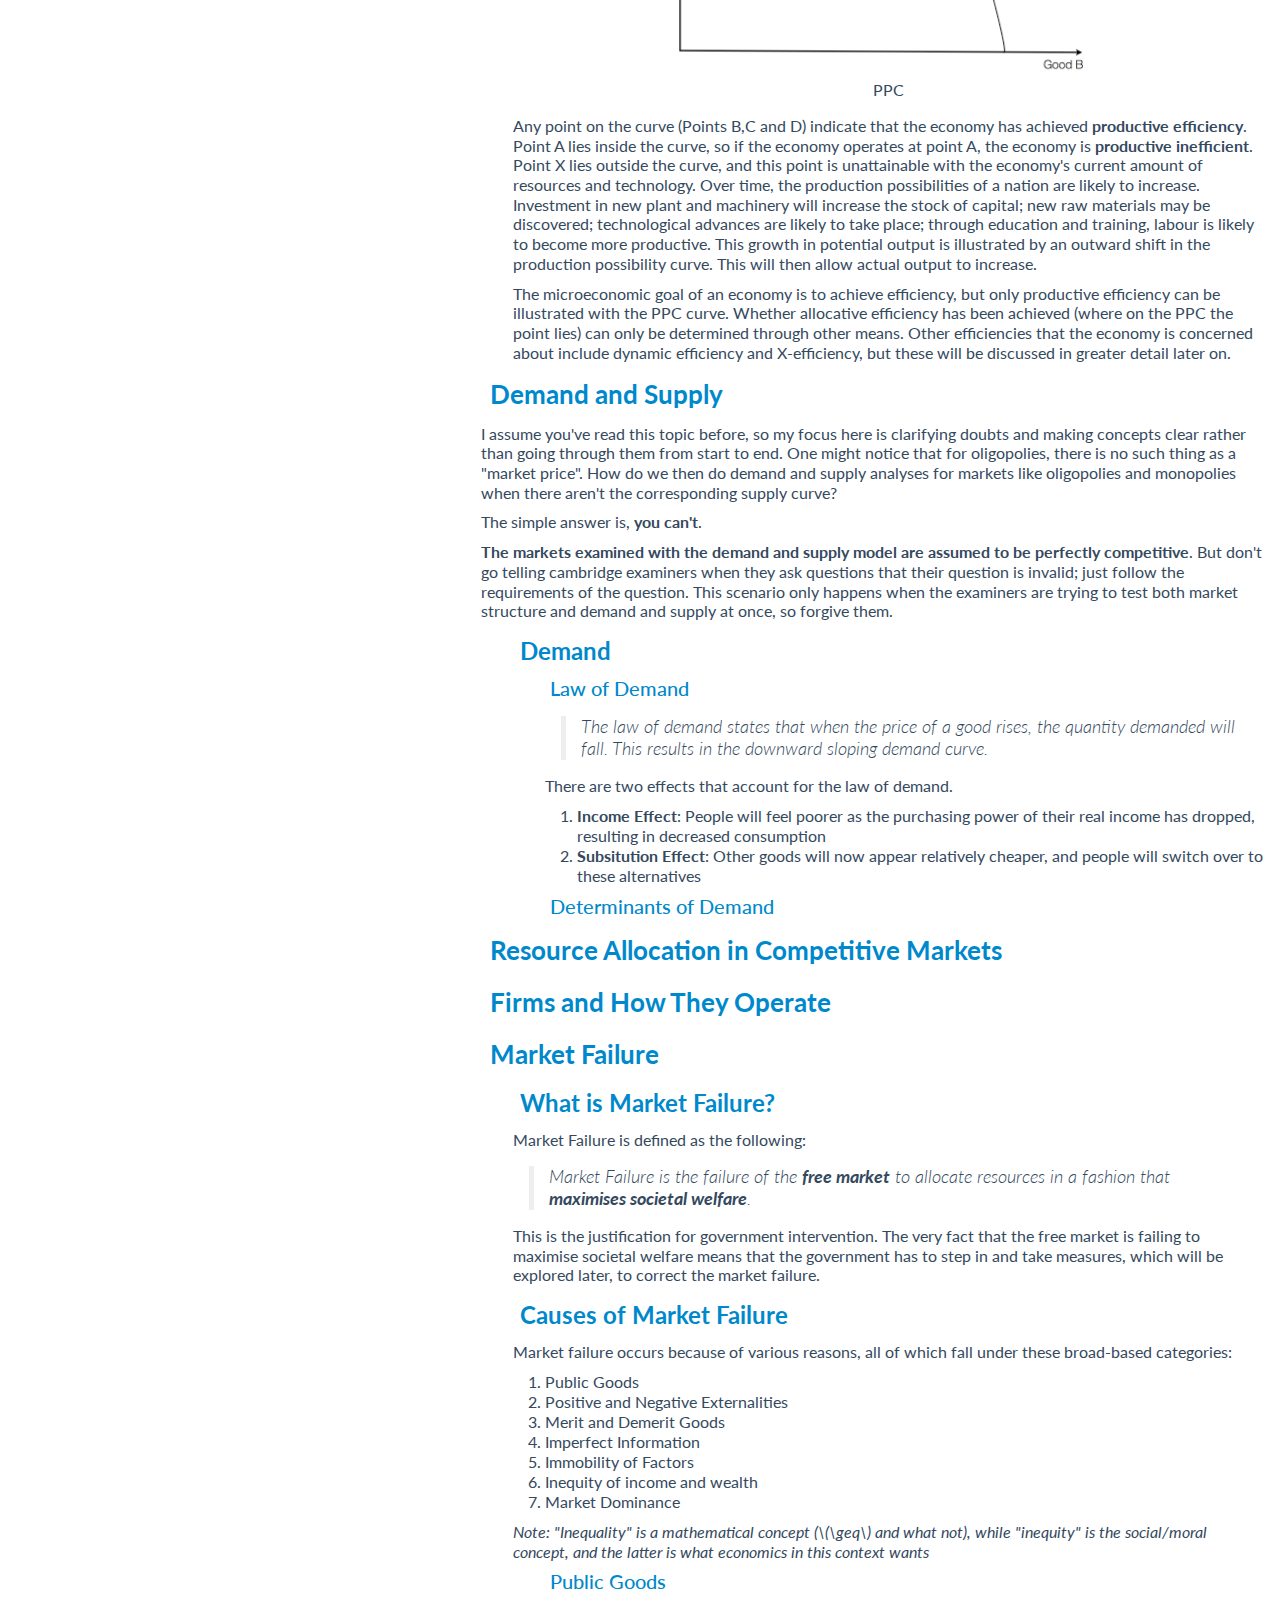
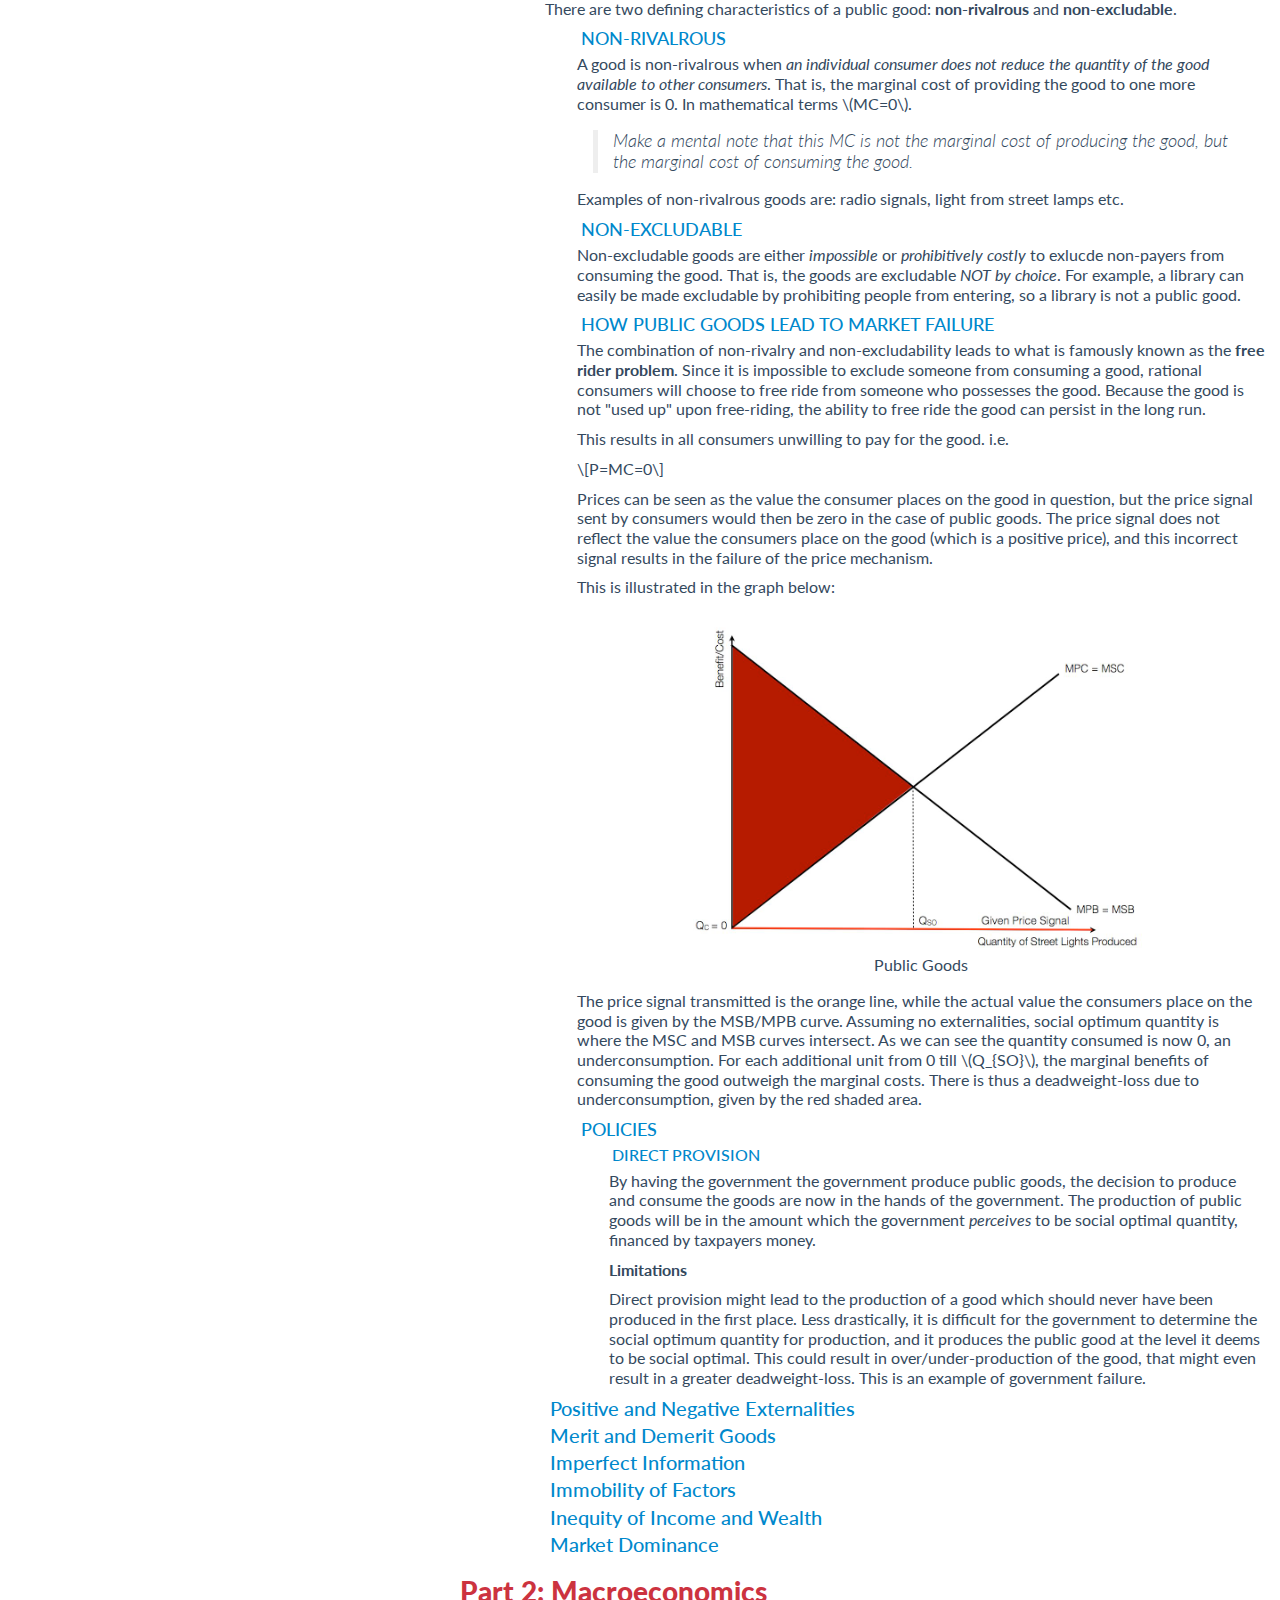
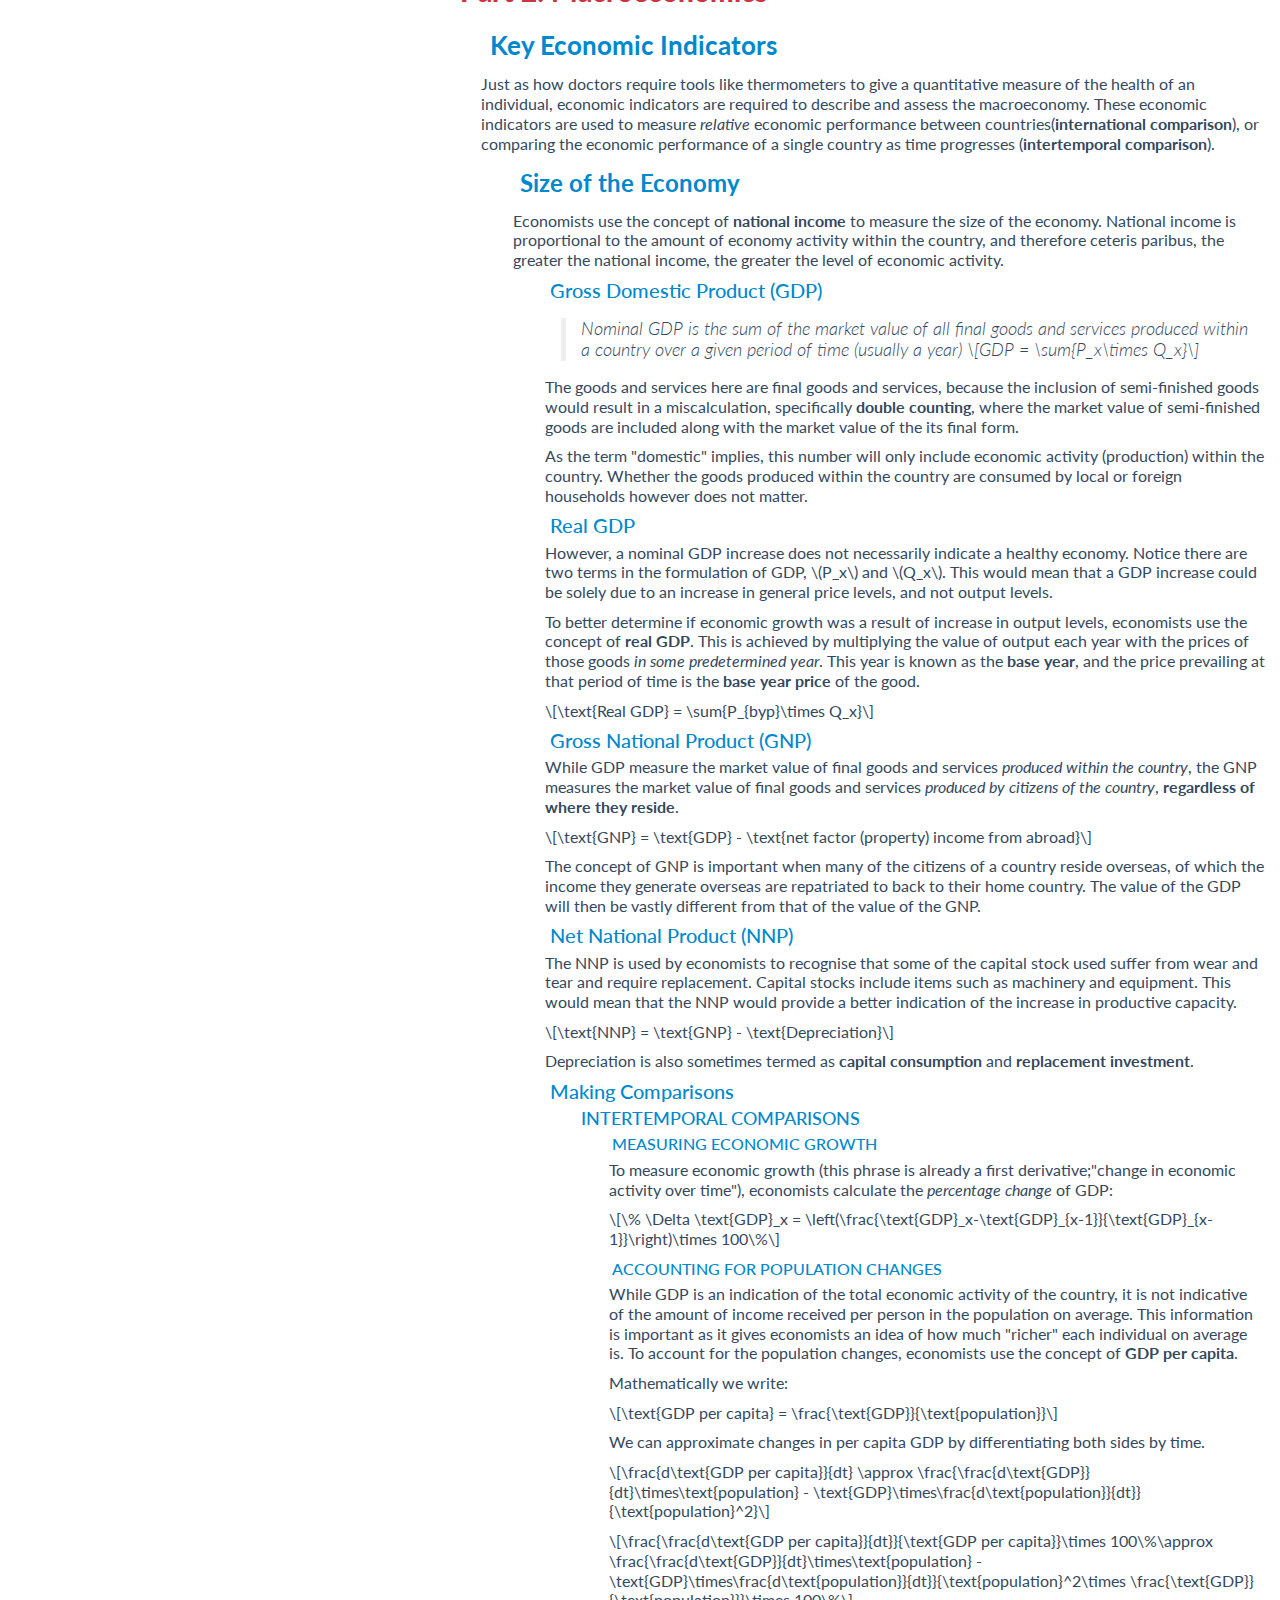
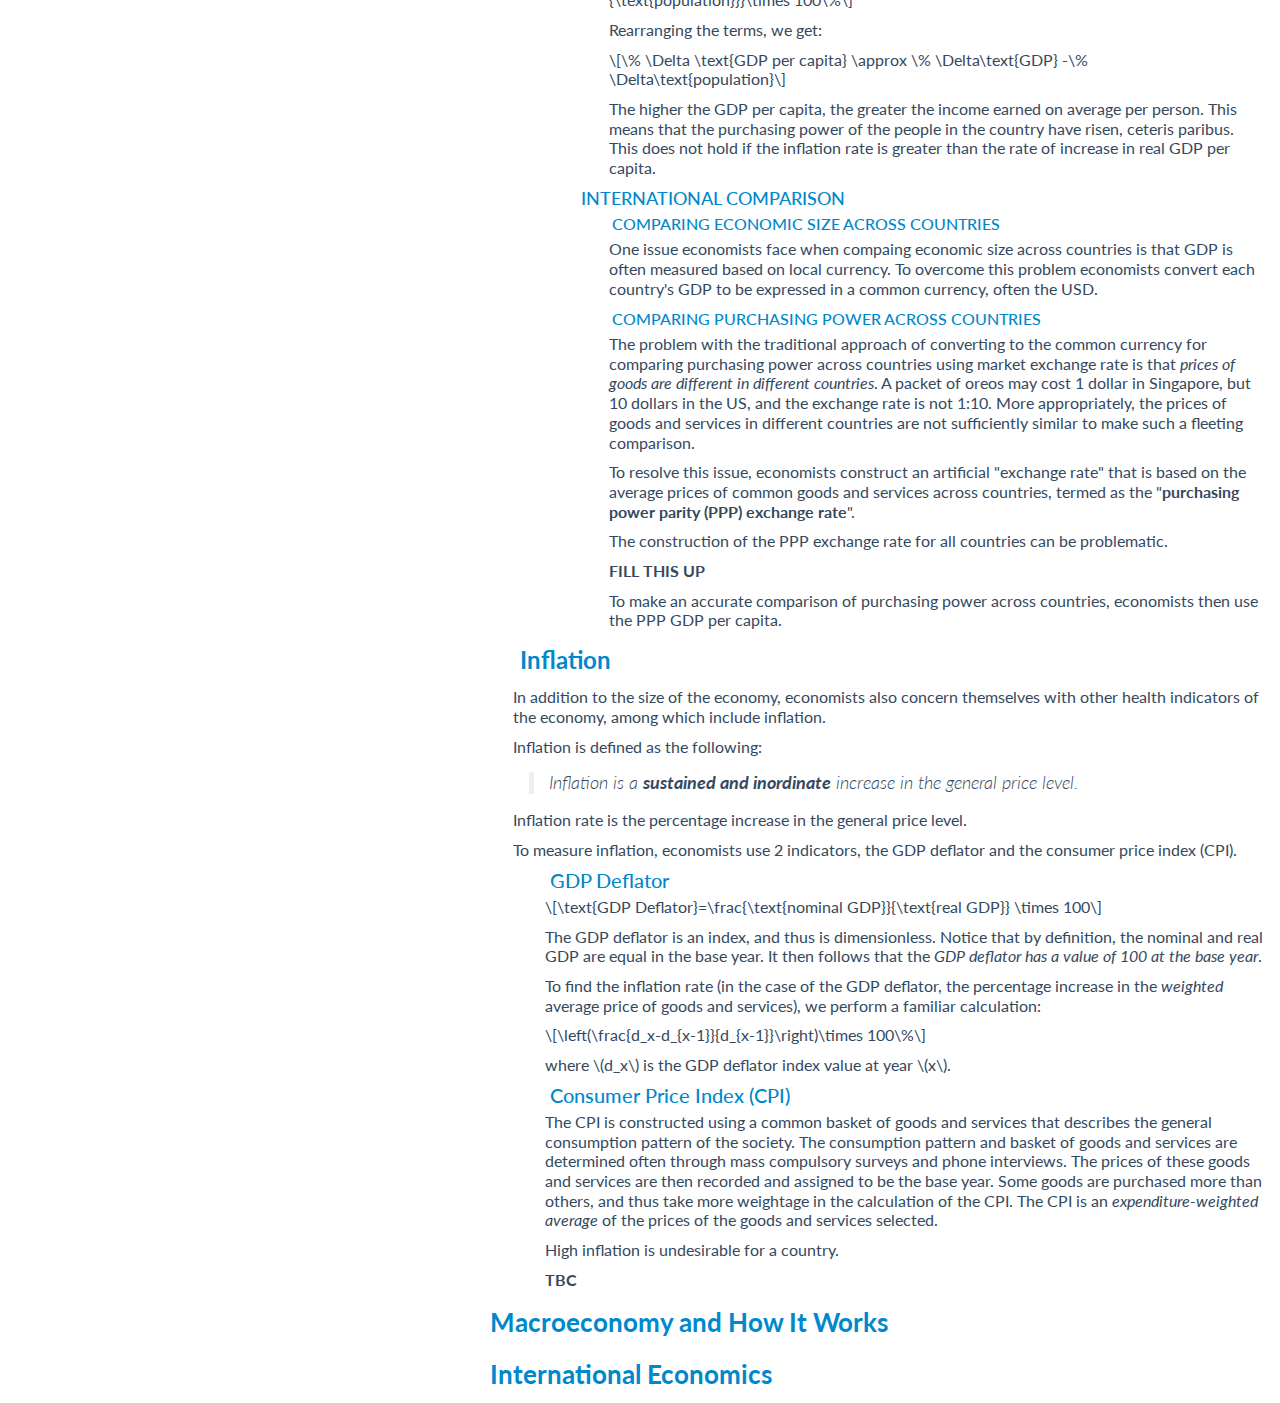
==== commit ac9e7ffb: "updated KEI round 2" ====
--- a/output/html/index.html
+++ b/output/html/index.html
@@ -262,10 +262,8 @@
     <p>To measure economic growth (this phrase is already a first derivative;&quot;change in economic activity over time&quot;), economists calculate the <em>percentage change</em> of GDP:</p>
     <p><span class="math">\[\% \Delta \text{GDP}_x = \left(\frac{\text{GDP}_x-\text{GDP}_{x-1}}{\text{GDP}_{x-1}}\right)\times 100\%\]</span></p>
     </section>
-    </section>
-    </section>
-    <section id="accounting-for-population-changes" class="level4">
-    <h4><a href="#accounting-for-population-changes">Accounting for Population Changes</a></h4>
+    <section id="accounting-for-population-changes" class="level6">
+    <h6><a href="#accounting-for-population-changes">Accounting for Population Changes</a></h6>
     <p>While GDP is an indication of the total economic activity of the country, it is not indicative of the amount of income received per person in the population on average. This information is important as it gives economists an idea of how much &quot;richer&quot; each individual on average is. To account for the population changes, economists use the concept of <strong>GDP per capita</strong>.</p>
     <p>Mathematically we write:</p>
     <p><span class="math">\[\text{GDP per capita} = \frac{\text{GDP}}{\text{population}}\]</span></p>
@@ -274,7 +272,48 @@
     <p><span class="math">\[\frac{\frac{d\text{GDP per capita}}{dt}}{\text{GDP per capita}}\times 100\%\approx \frac{\frac{d\text{GDP}}{dt}\times\text{population} - \text{GDP}\times\frac{d\text{population}}{dt}}{\text{population}^2\times \frac{\text{GDP}}{\text{population}}}\times 100\%\]</span></p>
     <p>Rearranging the terms, we get:</p>
     <p><span class="math">\[\% \Delta \text{GDP per capita} \approx \% \Delta\text{GDP} -\% \Delta\text{population}\]</span></p>
-    <p>&quot;) </p>
+    <p>The higher the GDP per capita, the greater the income earned on average per person. This means that the purchasing power of the people in the country have risen, ceteris paribus. This does not hold if the inflation rate is greater than the rate of increase in real GDP per capita.</p>
+    </section>
+    </section>
+    <section id="international-comparison" class="level5">
+    <h5><a href="#international-comparison">International Comparison</a></h5>
+    <section id="comparing-economic-size-across-countries" class="level6">
+    <h6><a href="#comparing-economic-size-across-countries">Comparing Economic Size Across Countries</a></h6>
+    <p>One issue economists face when compaing economic size across countries is that GDP is often measured based on local currency. To overcome this problem economists convert each country's GDP to be expressed in a common currency, often the USD.</p>
+    </section>
+    <section id="comparing-purchasing-power-across-countries" class="level6">
+    <h6><a href="#comparing-purchasing-power-across-countries">Comparing Purchasing Power Across Countries</a></h6>
+    <p>The problem with the traditional approach of converting to the common currency for comparing purchasing power across countries using market exchange rate is that <em>prices of goods are different in different countries</em>. A packet of oreos may cost 1 dollar in Singapore, but 10 dollars in the US, and the exchange rate is not 1:10. More appropriately, the prices of goods and services in different countries are not sufficiently similar to make such a fleeting comparison.</p>
+    <p>To resolve this issue, economists construct an artificial &quot;exchange rate&quot; that is based on the average prices of common goods and services across countries, termed as the &quot;<strong>purchasing power parity (PPP) exchange rate</strong>&quot;.</p>
+    <p>The construction of the PPP exchange rate for all countries can be problematic.</p>
+    <p><strong>FILL THIS UP</strong></p>
+    <p>To make an accurate comparison of purchasing power across countries, economists then use the PPP GDP per capita.</p>
+    </section>
+    </section>
+    </section>
+    </section>
+    <section id="inflation" class="level3">
+    <h3><a href="#inflation">Inflation</a></h3>
+    <p>In addition to the size of the economy, economists also concern themselves with other health indicators of the economy, among which include inflation.</p>
+    <p>Inflation is defined as the following:</p>
+    <blockquote>
+    <p>Inflation is a <strong>sustained and inordinate</strong> increase in the general price level.</p>
+    </blockquote>
+    <p>Inflation rate is the percentage increase in the general price level.</p>
+    <p>To measure inflation, economists use 2 indicators, the GDP deflator and the consumer price index (CPI).</p>
+    <section id="gdp-deflator" class="level4">
+    <h4><a href="#gdp-deflator">GDP Deflator</a></h4>
+    <p><span class="math">\[\text{GDP Deflator}=\frac{\text{nominal GDP}}{\text{real GDP}} \times 100\]</span></p>
+    <p>The GDP deflator is an index, and thus is dimensionless. Notice that by definition, the nominal and real GDP are equal in the base year. It then follows that the <em>GDP deflator has a value of 100 at the base year</em>.</p>
+    <p>To find the inflation rate (in the case of the GDP deflator, the percentage increase in the <em>weighted</em> average price of goods and services), we perform a familiar calculation:</p>
+    <p><span class="math">\[\left(\frac{d_x-d_{x-1}}{d_{x-1}}\right)\times 100\%\]</span></p>
+    <p>where <span class="math">\(d_x\)</span> is the GDP deflator index value at year <span class="math">\(x\)</span>.</p>
+    </section>
+    <section id="consumer-price-index-cpi" class="level4">
+    <h4><a href="#consumer-price-index-cpi">Consumer Price Index (CPI)</a></h4>
+    <p>The CPI is constructed using a common basket of goods and services that describes the general consumption pattern of the society. The consumption pattern and basket of goods and services are determined often through mass compulsory surveys and phone interviews. The prices of these goods and services are then recorded and assigned to be the base year. Some goods are purchased more than others, and thus take more weightage in the calculation of the CPI. The CPI is an <em>expenditure-weighted average</em> of the prices of the goods and services selected.</p>
+    <p>High inflation is undesirable for a country.</p>
+    <p><strong>TBC</strong> </p>
     </section>
     </section>
     </section>
